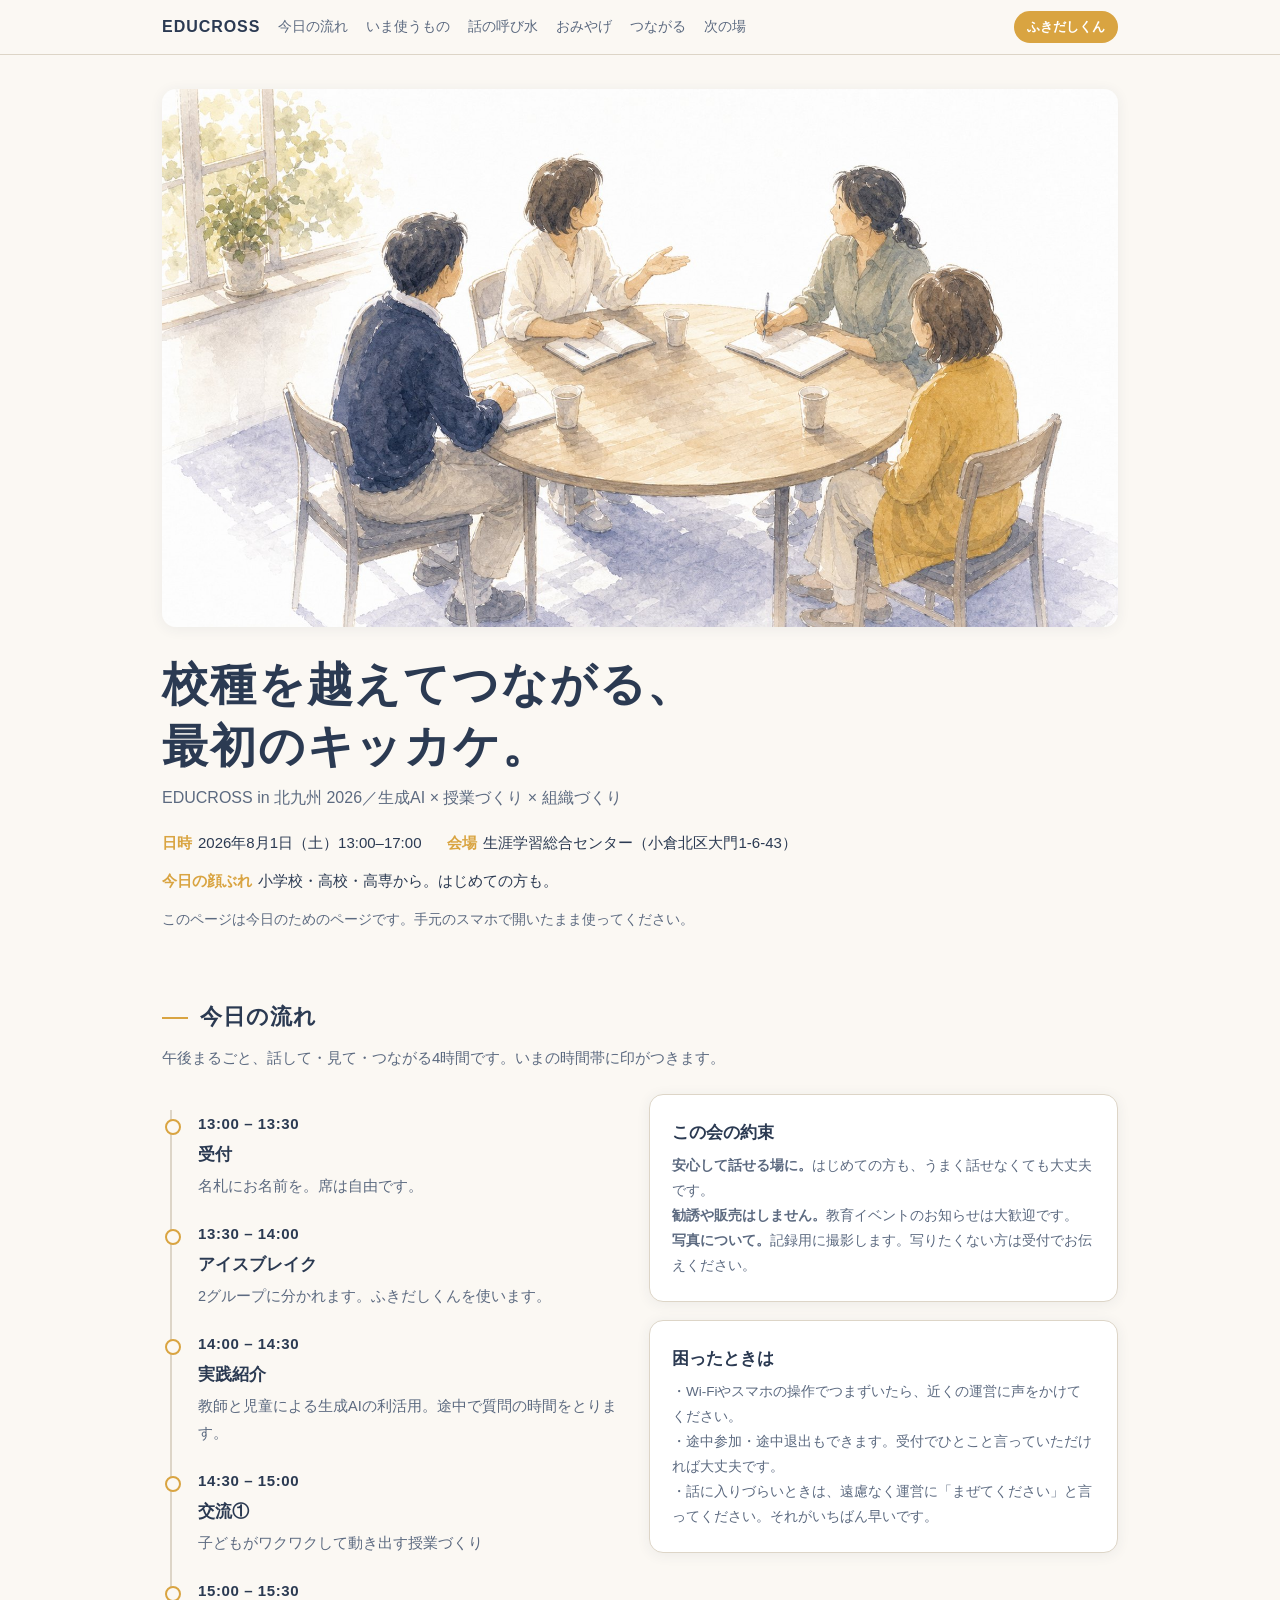
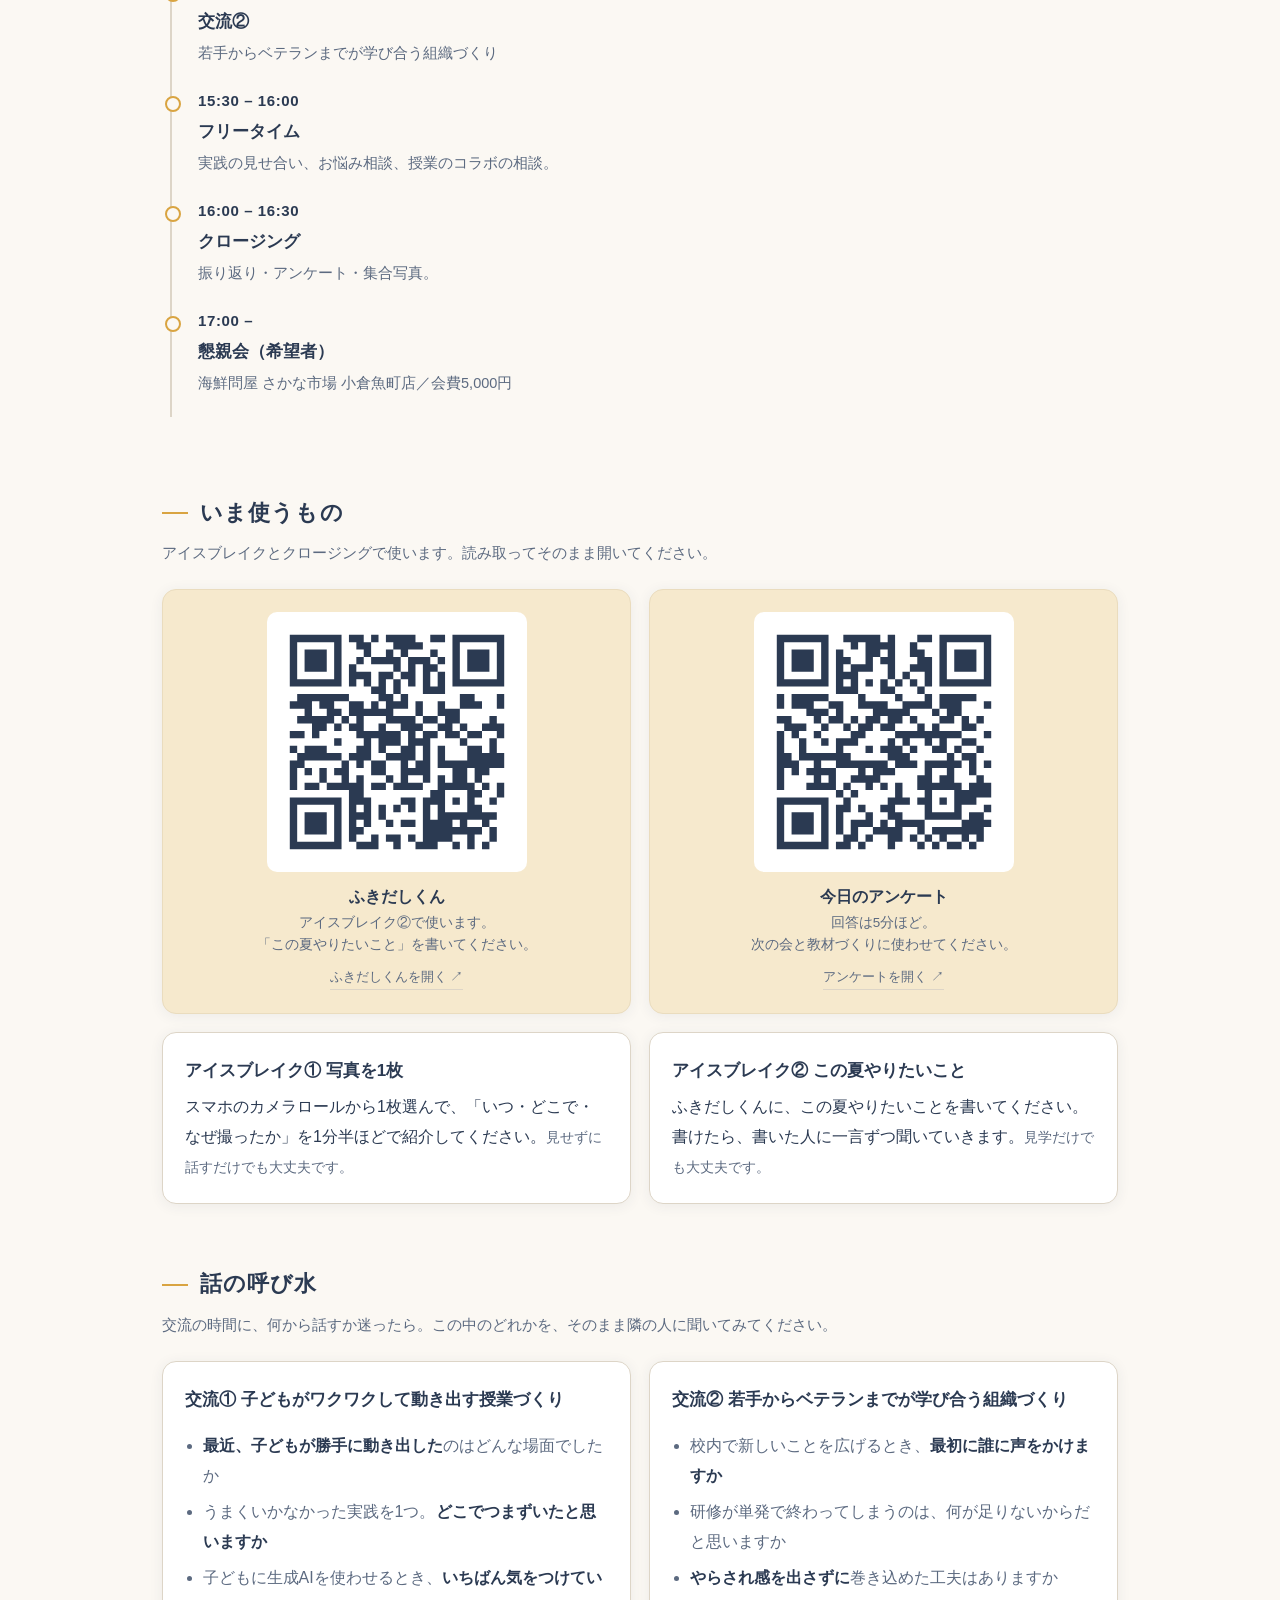
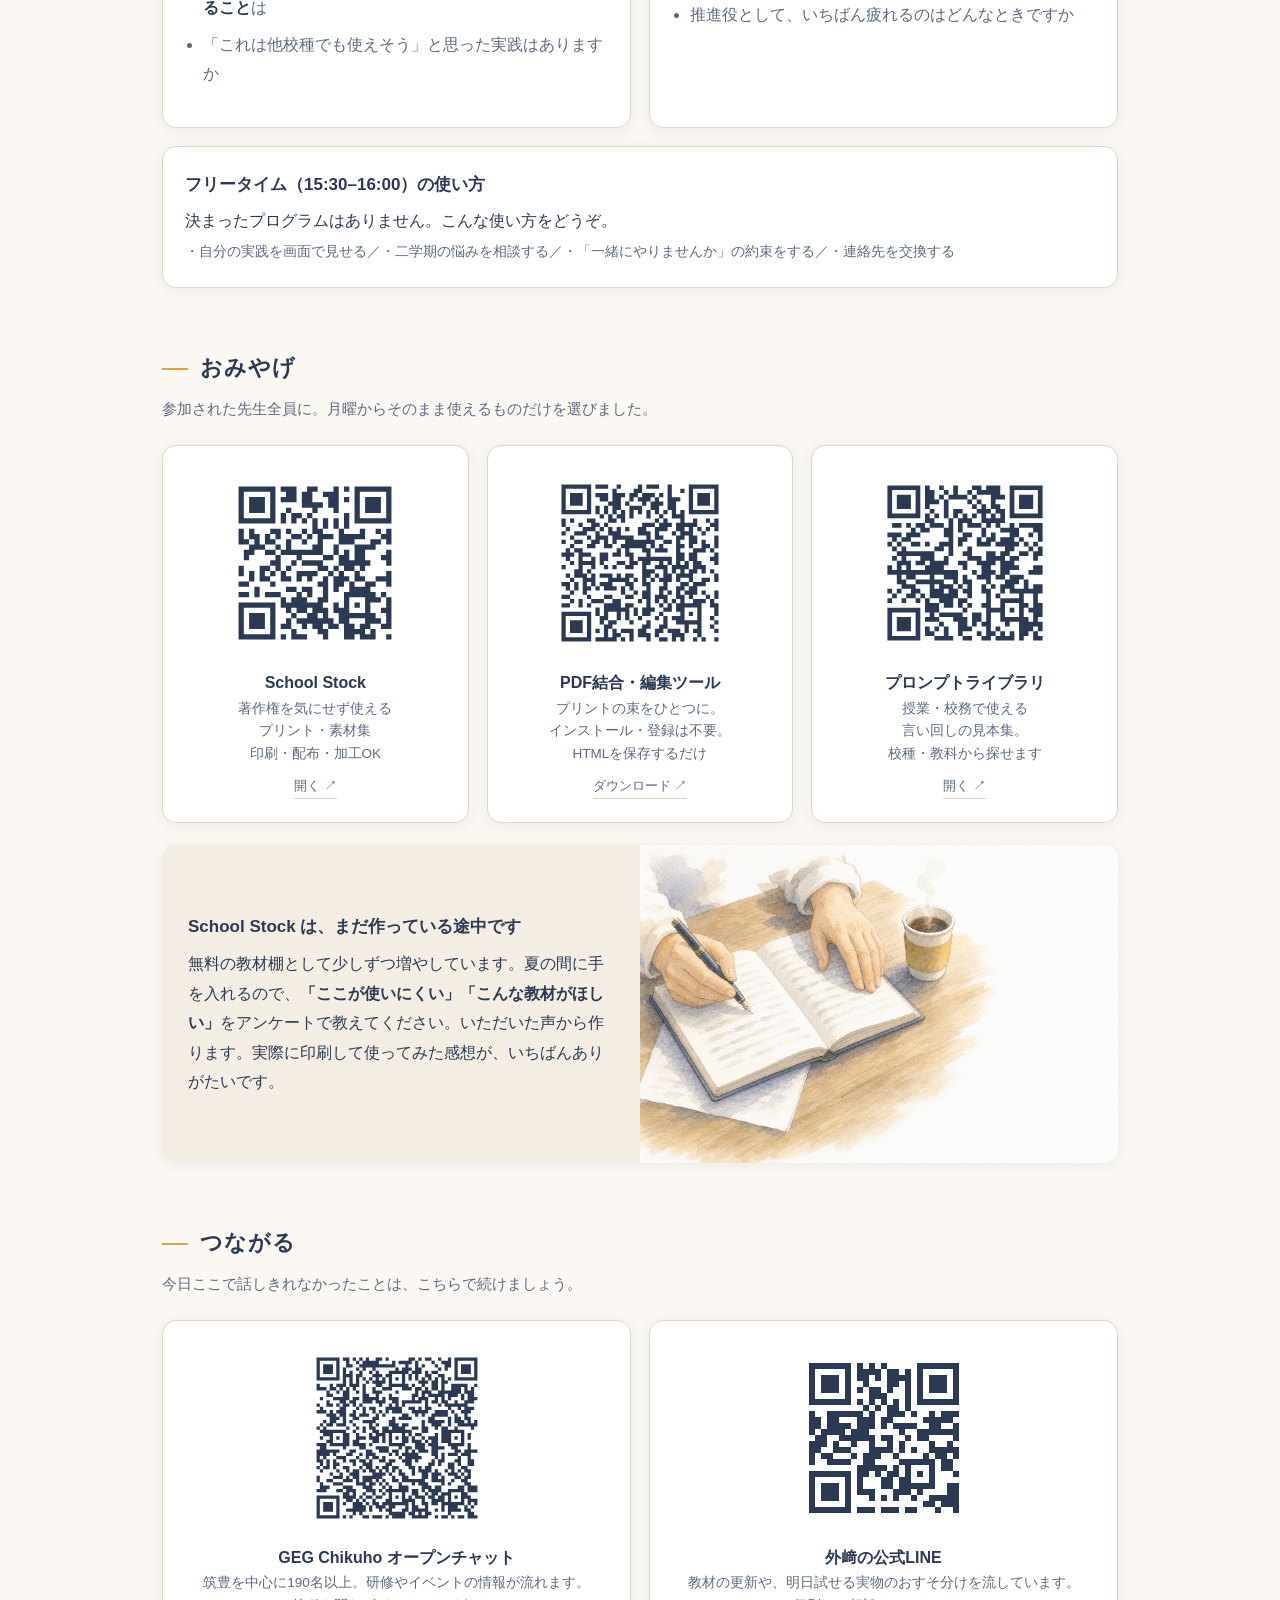
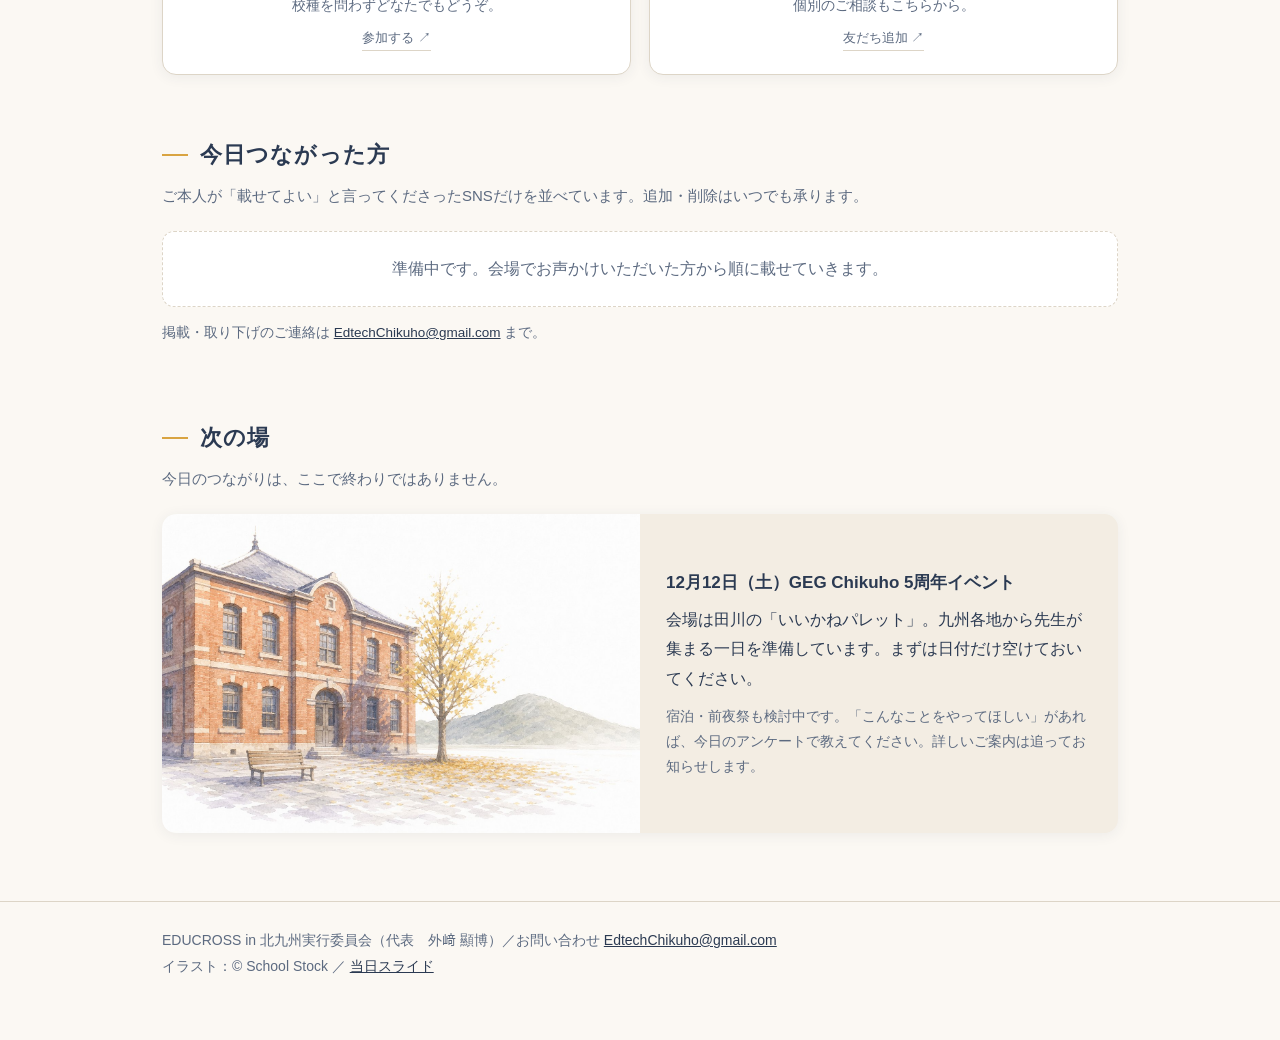
==== index.html @ 0a5192b1 "EDUCROSS in 北九州 2026 当日ページとスライド - 参加者用の当日ページ（流れ・ふきだしくん・話の呼び水・おみやげ・LINE・アンケート） - 会場スクリーン用スライド15枚（16:9" ====
<!DOCTYPE html>
<html lang="ja">
<head>
<meta charset="utf-8">
<meta name="viewport" content="width=device-width,initial-scale=1">
<title>EDUCROSS in 北九州 2026｜当日ページ</title>
<meta name="description" content="2026年8月1日 EDUCROSS in 北九州。校種を越えてつながる、最初のキッカケ。当日の流れ・ふきだしくん・おみやげ・アンケート。">
<meta name="robots" content="noindex">
<link rel="stylesheet" href="assets/style.css">
</head>
<body>

<nav class="nav">
  <div class="wrap">
    <span class="brand">EDUCROSS</span>
    <a href="#flow">今日の流れ</a>
    <a href="#now">いま使うもの</a>
    <a href="#talk">話の呼び水</a>
    <a href="#gift">おみやげ</a>
    <a href="#connect">つながる</a>
    <a href="#next">次の場</a>
    <span class="spacer"></span>
    <a class="live" href="#now">ふきだしくん</a>
  </div>
</nav>

<header class="hero">
  <div class="wrap">
    <div class="hero-img"><img src="assets/img/educross_hero_table.jpg" alt="丸いテーブルを囲んで話す先生たちの水彩画"></div>
    <h1>校種を越えてつながる、<br>最初のキッカケ。</h1>
    <p class="lead">EDUCROSS in 北九州 2026／生成AI × 授業づくり × 組織づくり</p>
    <div class="meta">
      <span><b>日時</b>2026年8月1日（土）13:00–17:00</span>
      <span><b>会場</b>生涯学習総合センター（小倉北区大門1-6-43）</span>
      <span><b>今日の顔ぶれ</b>小学校・高校・高専から。はじめての方も。</span>
    </div>
    <p class="note" style="margin-top:14px">このページは今日のためのページです。手元のスマホで開いたまま使ってください。</p>
  </div>
</header>

<section id="flow">
  <div class="wrap">
    <h2>今日の流れ</h2>
    <p class="sub">午後まるごと、話して・見て・つながる4時間です。いまの時間帯に印がつきます。</p>
    <div class="grid g2">
      <ul class="tl" id="timeline">
        <li data-start="13:00" data-end="13:30"><div class="t">13:00 – 13:30</div><div class="n">受付<span class="badge-now">いま</span></div><div class="d">名札にお名前を。席は自由です。</div></li>
        <li data-start="13:30" data-end="14:00"><div class="t">13:30 – 14:00</div><div class="n">アイスブレイク<span class="badge-now">いま</span></div><div class="d">2グループに分かれます。ふきだしくんを使います。</div></li>
        <li data-start="14:00" data-end="14:30"><div class="t">14:00 – 14:30</div><div class="n">実践紹介<span class="badge-now">いま</span></div><div class="d">教師と児童による生成AIの利活用。途中で質問の時間をとります。</div></li>
        <li data-start="14:30" data-end="15:00"><div class="t">14:30 – 15:00</div><div class="n">交流①<span class="badge-now">いま</span></div><div class="d">子どもがワクワクして動き出す授業づくり</div></li>
        <li data-start="15:00" data-end="15:30"><div class="t">15:00 – 15:30</div><div class="n">交流②<span class="badge-now">いま</span></div><div class="d">若手からベテランまでが学び合う組織づくり</div></li>
        <li data-start="15:30" data-end="16:00"><div class="t">15:30 – 16:00</div><div class="n">フリータイム<span class="badge-now">いま</span></div><div class="d">実践の見せ合い、お悩み相談、授業のコラボの相談。</div></li>
        <li data-start="16:00" data-end="16:30"><div class="t">16:00 – 16:30</div><div class="n">クロージング<span class="badge-now">いま</span></div><div class="d">振り返り・アンケート・集合写真。</div></li>
        <li data-start="17:00" data-end="20:00"><div class="t">17:00 –</div><div class="n">懇親会（希望者）<span class="badge-now">いま</span></div><div class="d">海鮮問屋 さかな市場 小倉魚町店／会費5,000円</div></li>
      </ul>
      <div>
        <div class="card">
          <h3>この会の約束</h3>
          <p class="note" style="margin:0">
            <b>安心して話せる場に。</b>はじめての方も、うまく話せなくても大丈夫です。<br>
            <b>勧誘や販売はしません。</b>教育イベントのお知らせは大歓迎です。<br>
            <b>写真について。</b>記録用に撮影します。写りたくない方は受付でお伝えください。
          </p>
        </div>
        <div class="card" style="margin-top:18px">
          <h3>困ったときは</h3>
          <p class="note" style="margin:0">
            ・Wi-Fiやスマホの操作でつまずいたら、近くの運営に声をかけてください。<br>
            ・途中参加・途中退出もできます。受付でひとこと言っていただければ大丈夫です。<br>
            ・話に入りづらいときは、遠慮なく運営に「まぜてください」と言ってください。それがいちばん早いです。
          </p>
        </div>
      </div>
    </div>
  </div>
</section>

<section id="now">
  <div class="wrap">
    <h2>いま使うもの</h2>
    <p class="sub">アイスブレイクとクロージングで使います。読み取ってそのまま開いてください。</p>
    <div class="grid g2">
      <div class="card qr big-qr">
        <img src="assets/qr/fukidashi.svg" alt="ふきだしくんのQRコード">
        <div class="t">ふきだしくん</div>
        <div class="d">アイスブレイク②で使います。<br>「この夏やりたいこと」を書いてください。</div>
        <a class="btn" href="https://477.jp/184/i/JUctSBpR" target="_blank" rel="noopener">ふきだしくんを開く ↗</a>
      </div>
      <div class="card qr big-qr">
        <img src="assets/qr/survey.svg" alt="アンケートのQRコード">
        <div class="t">今日のアンケート</div>
        <div class="d">回答は5分ほど。<br>次の会と教材づくりに使わせてください。</div>
        <a class="btn" href="https://forms.gle/AhszpGNNmWLEqzte8" target="_blank" rel="noopener">アンケートを開く ↗</a>
      </div>
    </div>
    <div class="grid g2" style="margin-top:18px">
      <div class="card">
        <h3>アイスブレイク① 写真を1枚</h3>
        <p style="margin:0">スマホのカメラロールから1枚選んで、「いつ・どこで・なぜ撮ったか」を1分半ほどで紹介してください。<span class="note">見せずに話すだけでも大丈夫です。</span></p>
      </div>
      <div class="card">
        <h3>アイスブレイク② この夏やりたいこと</h3>
        <p style="margin:0">ふきだしくんに、この夏やりたいことを書いてください。書けたら、書いた人に一言ずつ聞いていきます。<span class="note">見学だけでも大丈夫です。</span></p>
      </div>
    </div>
  </div>
</section>

<section id="talk">
  <div class="wrap">
    <h2>話の呼び水</h2>
    <p class="sub">交流の時間に、何から話すか迷ったら。この中のどれかを、そのまま隣の人に聞いてみてください。</p>
    <div class="grid g2">
      <div class="card">
        <h3>交流① 子どもがワクワクして動き出す授業づくり</h3>
        <ul class="prompts">
          <li><b>最近、子どもが勝手に動き出した</b>のはどんな場面でしたか</li>
          <li>うまくいかなかった実践を1つ。<b>どこでつまずいたと思いますか</b></li>
          <li>子どもに生成AIを使わせるとき、<b>いちばん気をつけていること</b>は</li>
          <li>「これは他校種でも使えそう」と思った実践はありますか</li>
        </ul>
      </div>
      <div class="card">
        <h3>交流② 若手からベテランまでが学び合う組織づくり</h3>
        <ul class="prompts">
          <li>校内で新しいことを広げるとき、<b>最初に誰に声をかけますか</b></li>
          <li>研修が単発で終わってしまうのは、何が足りないからだと思いますか</li>
          <li><b>やらされ感を出さずに</b>巻き込めた工夫はありますか</li>
          <li>推進役として、いちばん疲れるのはどんなときですか</li>
        </ul>
      </div>
    </div>
    <div class="card" style="margin-top:18px">
      <h3>フリータイム（15:30–16:00）の使い方</h3>
      <p style="margin:0">決まったプログラムはありません。こんな使い方をどうぞ。<br>
      <span class="note">・自分の実践を画面で見せる／・二学期の悩みを相談する／・「一緒にやりませんか」の約束をする／・連絡先を交換する</span></p>
    </div>
  </div>
</section>

<section id="gift">
  <div class="wrap">
    <h2>おみやげ</h2>
    <p class="sub">参加された先生全員に。月曜からそのまま使えるものだけを選びました。</p>
    <div class="grid g3">
      <div class="card qr">
        <img src="assets/qr/schoolstock.svg" alt="School StockのQRコード">
        <div class="t">School Stock</div>
        <div class="d">著作権を気にせず使える<br>プリント・素材集<br>印刷・配布・加工OK</div>
        <a class="btn" href="https://a-tozak.github.io/School_Stock/" target="_blank" rel="noopener">開く ↗</a>
      </div>
      <div class="card qr">
        <img src="assets/qr/pdftool.svg" alt="PDF結合ツールのQRコード">
        <div class="t">PDF結合・編集ツール</div>
        <div class="d">プリントの束をひとつに。<br>インストール・登録は不要。<br>HTMLを保存するだけ</div>
        <a class="btn" href="https://github.com/A-TOZAK/School_Stock/releases/latest/download/pdf-toolbox.html">ダウンロード ↗</a>
      </div>
      <div class="card qr">
        <img src="assets/qr/promptlib.svg" alt="プロンプトライブラリのQRコード">
        <div class="t">プロンプトライブラリ</div>
        <div class="d">授業・校務で使える<br>言い回しの見本集。<br>校種・教科から探せます</div>
        <a class="btn" href="https://a-tozak.github.io/ai-prompt-library/" target="_blank" rel="noopener">開く ↗</a>
      </div>
    </div>
    <div class="band" style="margin-top:22px">
      <div class="txt">
        <h3>School Stock は、まだ作っている途中です</h3>
        <p style="margin:0">無料の教材棚として少しずつ増やしています。夏の間に手を入れるので、<b>「ここが使いにくい」「こんな教材がほしい」</b>をアンケートで教えてください。いただいた声から作ります。実際に印刷して使ってみた感想が、いちばんありがたいです。</p>
      </div>
      <img src="assets/img/educross_note_hands.jpg" alt="ノートに書き込む手元の水彩画">
    </div>
  </div>
</section>

<section id="connect">
  <div class="wrap">
    <h2>つながる</h2>
    <p class="sub">今日ここで話しきれなかったことは、こちらで続けましょう。</p>
    <div class="grid g2">
      <div class="card qr">
        <img src="assets/qr/line_geg.svg" alt="GEG Chikuho オープンチャットのQRコード">
        <div class="t">GEG Chikuho オープンチャット</div>
        <div class="d">筑豊を中心に190名以上。研修やイベントの情報が流れます。<br>校種を問わずどなたでもどうぞ。</div>
        <a class="btn" href="https://line.me/ti/g2/FRICO2MfuNChAlRed3dlgW3X5YyFqyuhNR_nZw?utm_source=invitation&amp;utm_medium=link_copy&amp;utm_campaign=default" target="_blank" rel="noopener">参加する ↗</a>
      </div>
      <div class="card qr">
        <img src="assets/qr/line_tozaki.svg" alt="外﨑の公式LINEのQRコード">
        <div class="t">外﨑の公式LINE</div>
        <div class="d">教材の更新や、明日試せる実物のおすそ分けを流しています。<br>個別のご相談もこちらから。</div>
        <a class="btn" href="https://lin.ee/Tay8XPQ" target="_blank" rel="noopener">友だち追加 ↗</a>
      </div>
    </div>
  </div>
</section>

<section id="sns">
  <div class="wrap">
    <h2>今日つながった方</h2>
    <p class="sub">ご本人が「載せてよい」と言ってくださったSNSだけを並べています。追加・削除はいつでも承ります。</p>
    <div id="sns-list" class="sns-grid"></div>
    <p class="note" style="margin-top:14px">掲載・取り下げのご連絡は <a href="mailto:EdtechChikuho@gmail.com">EdtechChikuho@gmail.com</a> まで。</p>
  </div>
</section>

<section id="next">
  <div class="wrap">
    <h2>次の場</h2>
    <p class="sub">今日のつながりは、ここで終わりではありません。</p>
    <div class="band">
      <img src="assets/img/educross_winter_gate.jpg" alt="冬のはじめの赤煉瓦の建物と広場の水彩画">
      <div class="txt">
        <h3>12月12日（土）GEG Chikuho 5周年イベント</h3>
        <p>会場は田川の「いいかねパレット」。九州各地から先生が集まる一日を準備しています。まずは日付だけ空けておいてください。</p>
        <p style="margin:0" class="note">宿泊・前夜祭も検討中です。「こんなことをやってほしい」があれば、今日のアンケートで教えてください。詳しいご案内は追ってお知らせします。</p>
      </div>
    </div>
  </div>
</section>

<footer>
  <div class="wrap">
    EDUCROSS in 北九州実行委員会（代表　外﨑 顯博）／お問い合わせ <a href="mailto:EdtechChikuho@gmail.com">EdtechChikuho@gmail.com</a><br>
    イラスト：© School Stock ／ <a href="slides.html">当日スライド</a>
  </div>
</footer>

<script src="data/sns.js"></script>
<script>
// いまの時間帯に印をつける（当日だけ動けばよい素朴な実装）
(function(){
  var now = new Date();
  var mins = now.getHours()*60 + now.getMinutes();
  function toMin(s){ var p = s.split(':'); return (+p[0])*60 + (+p[1]); }
  document.querySelectorAll('#timeline li').forEach(function(li){
    var s = toMin(li.dataset.start), e = toMin(li.dataset.end);
    if (mins >= s && mins < e) li.classList.add('now');
  });
})();

// 今日つながった方
(function(){
  var box = document.getElementById('sns-list');
  var list = window.SNS_MEMBERS || [];
  if (!list.length) {
    box.outerHTML = '<div class="empty">準備中です。会場でお声かけいただいた方から順に載せていきます。</div>';
    return;
  }
  box.innerHTML = list.map(function(m){
    var links = (m.links||[]).map(function(l){
      return '<a href="'+l.url+'" target="_blank" rel="noopener">'+l.label+' ↗</a>';
    }).join('');
    return '<div class="sns-card"><div class="nm">'+m.name+'</div>'
      + (m.affil ? '<div class="af">'+m.affil+'</div>' : '')
      + (links ? '<div class="lk">'+links+'</div>' : '')
      + '</div>';
  }).join('');
})();
</script>
</body>
</html>
---- assets/style.css ----
:root{
  --paper:#fbf8f3;
  --paper-2:#f3ede3;
  --ink:#2b3a52;
  --ink-soft:#5c6a80;
  --line:#ddd5c7;
  --accent:#d9a441;
  --accent-soft:#f6e9cd;
  --shadow:0 2px 14px rgba(43,58,82,.07);
  --radius:14px;
}
*{box-sizing:border-box}
html{scroll-behavior:smooth}
body{
  margin:0;background:var(--paper);color:var(--ink);
  font-family:"Hiragino Sans","Hiragino Kaku Gothic ProN","Noto Sans JP","Yu Gothic",sans-serif;
  line-height:1.85;font-size:16px;-webkit-font-smoothing:antialiased;
}
img{max-width:100%;display:block}
a{color:var(--ink)}
.wrap{max-width:1000px;margin:0 auto;padding:0 22px}

/* nav */
.nav{position:sticky;top:0;z-index:50;background:rgba(251,248,243,.94);
  backdrop-filter:blur(8px);border-bottom:1px solid var(--line)}
.nav .wrap{display:flex;align-items:center;gap:18px;height:54px;overflow-x:auto}
.nav .brand{font-weight:700;letter-spacing:.06em;white-space:nowrap}
.nav a{text-decoration:none;color:var(--ink-soft);font-size:14px;white-space:nowrap}
.nav a:hover{color:var(--ink)}
.nav .spacer{flex:1}
.nav .live{background:var(--accent);color:#fff;padding:4px 13px;border-radius:99px;font-size:13px;font-weight:700;text-decoration:none}

/* hero */
.hero{position:relative;padding:34px 0 0}
.hero-img{border-radius:var(--radius);overflow:hidden;box-shadow:var(--shadow)}
.hero h1{font-size:clamp(26px,4.6vw,46px);letter-spacing:.04em;margin:26px 0 6px;line-height:1.35}
.hero .lead{color:var(--ink-soft);margin:0 0 4px}
.hero .meta{display:flex;flex-wrap:wrap;gap:10px 26px;margin-top:16px;font-size:15px}
.hero .meta b{color:var(--accent);font-weight:700;margin-right:6px}

/* section */
section{padding:52px 0 8px}
h2{font-size:22px;letter-spacing:.05em;margin:0 0 6px;display:flex;align-items:center;gap:12px}
h2::before{content:"";width:26px;height:2px;background:var(--accent);display:inline-block}
.sub{color:var(--ink-soft);margin:0 0 22px;font-size:15px}
h3{font-size:17px;margin:0 0 6px}
p{margin:0 0 12px}

/* cards */
.card{background:#fff;border:1px solid var(--line);border-radius:var(--radius);padding:22px;box-shadow:var(--shadow)}
.grid{display:grid;gap:18px}
.g2{grid-template-columns:repeat(auto-fit,minmax(280px,1fr))}
.g3{grid-template-columns:repeat(auto-fit,minmax(220px,1fr))}

/* timeline */
.tl{border-left:2px solid var(--line);margin-left:8px;padding-left:0}
.tl li{list-style:none;position:relative;padding:0 0 20px 26px}
.tl li::before{content:"";position:absolute;left:-7px;top:9px;width:12px;height:12px;border-radius:50%;
  background:var(--paper);border:2px solid var(--accent)}
.tl .t{font-weight:700;font-size:15px;letter-spacing:.04em}
.tl .n{font-size:17px;font-weight:700;margin:2px 0}
.tl .d{color:var(--ink-soft);font-size:14.5px}
.tl li.now::before{background:var(--accent)}
.tl li.now .n{color:var(--accent)}
.badge-now{display:none;background:var(--accent);color:#fff;font-size:11px;font-weight:700;
  padding:2px 9px;border-radius:99px;margin-left:8px;vertical-align:2px}
.tl li.now .badge-now{display:inline-block}

/* qr */
.qr{text-align:center}
.qr img{width:100%;max-width:190px;margin:0 auto 10px;background:#fff;border-radius:10px;padding:8px}
.qr .t{font-weight:700;font-size:16px}
.qr .d{color:var(--ink-soft);font-size:13.5px;line-height:1.7}
.qr a.btn{display:inline-block;margin-top:8px;font-size:13px;color:var(--ink-soft);text-decoration:none;border-bottom:1px solid var(--line)}
.big-qr{background:var(--accent-soft);border-color:#eadcbe}
.big-qr img{max-width:260px}

/* prompt list */
.prompts li{margin-bottom:7px}
.prompts{padding-left:1.1em;color:var(--ink-soft)}
.prompts b{color:var(--ink)}

.band{background:var(--paper-2);border-radius:var(--radius);overflow:hidden;display:grid;
  grid-template-columns:1fr 1fr;align-items:center;box-shadow:var(--shadow)}
.band .txt{padding:26px}
@media(max-width:720px){.band{grid-template-columns:1fr}.band img{order:-1}}

/* sns */
.sns-grid{display:grid;gap:14px;grid-template-columns:repeat(auto-fill,minmax(230px,1fr))}
.sns-card{background:#fff;border:1px solid var(--line);border-radius:12px;padding:14px 16px}
.sns-card .nm{font-weight:700}
.sns-card .af{color:var(--ink-soft);font-size:13.5px}
.sns-card .lk{margin-top:8px;display:flex;flex-wrap:wrap;gap:8px}
.sns-card .lk a{font-size:13px;text-decoration:none;border:1px solid var(--line);border-radius:99px;padding:3px 11px;color:var(--ink-soft)}
.sns-card .lk a:hover{border-color:var(--accent);color:var(--accent)}
.empty{color:var(--ink-soft);background:#fff;border:1px dashed var(--line);border-radius:12px;padding:22px;text-align:center}

footer{margin-top:60px;border-top:1px solid var(--line);padding:26px 0 60px;color:var(--ink-soft);font-size:14px}
.note{font-size:13.5px;color:var(--ink-soft)}
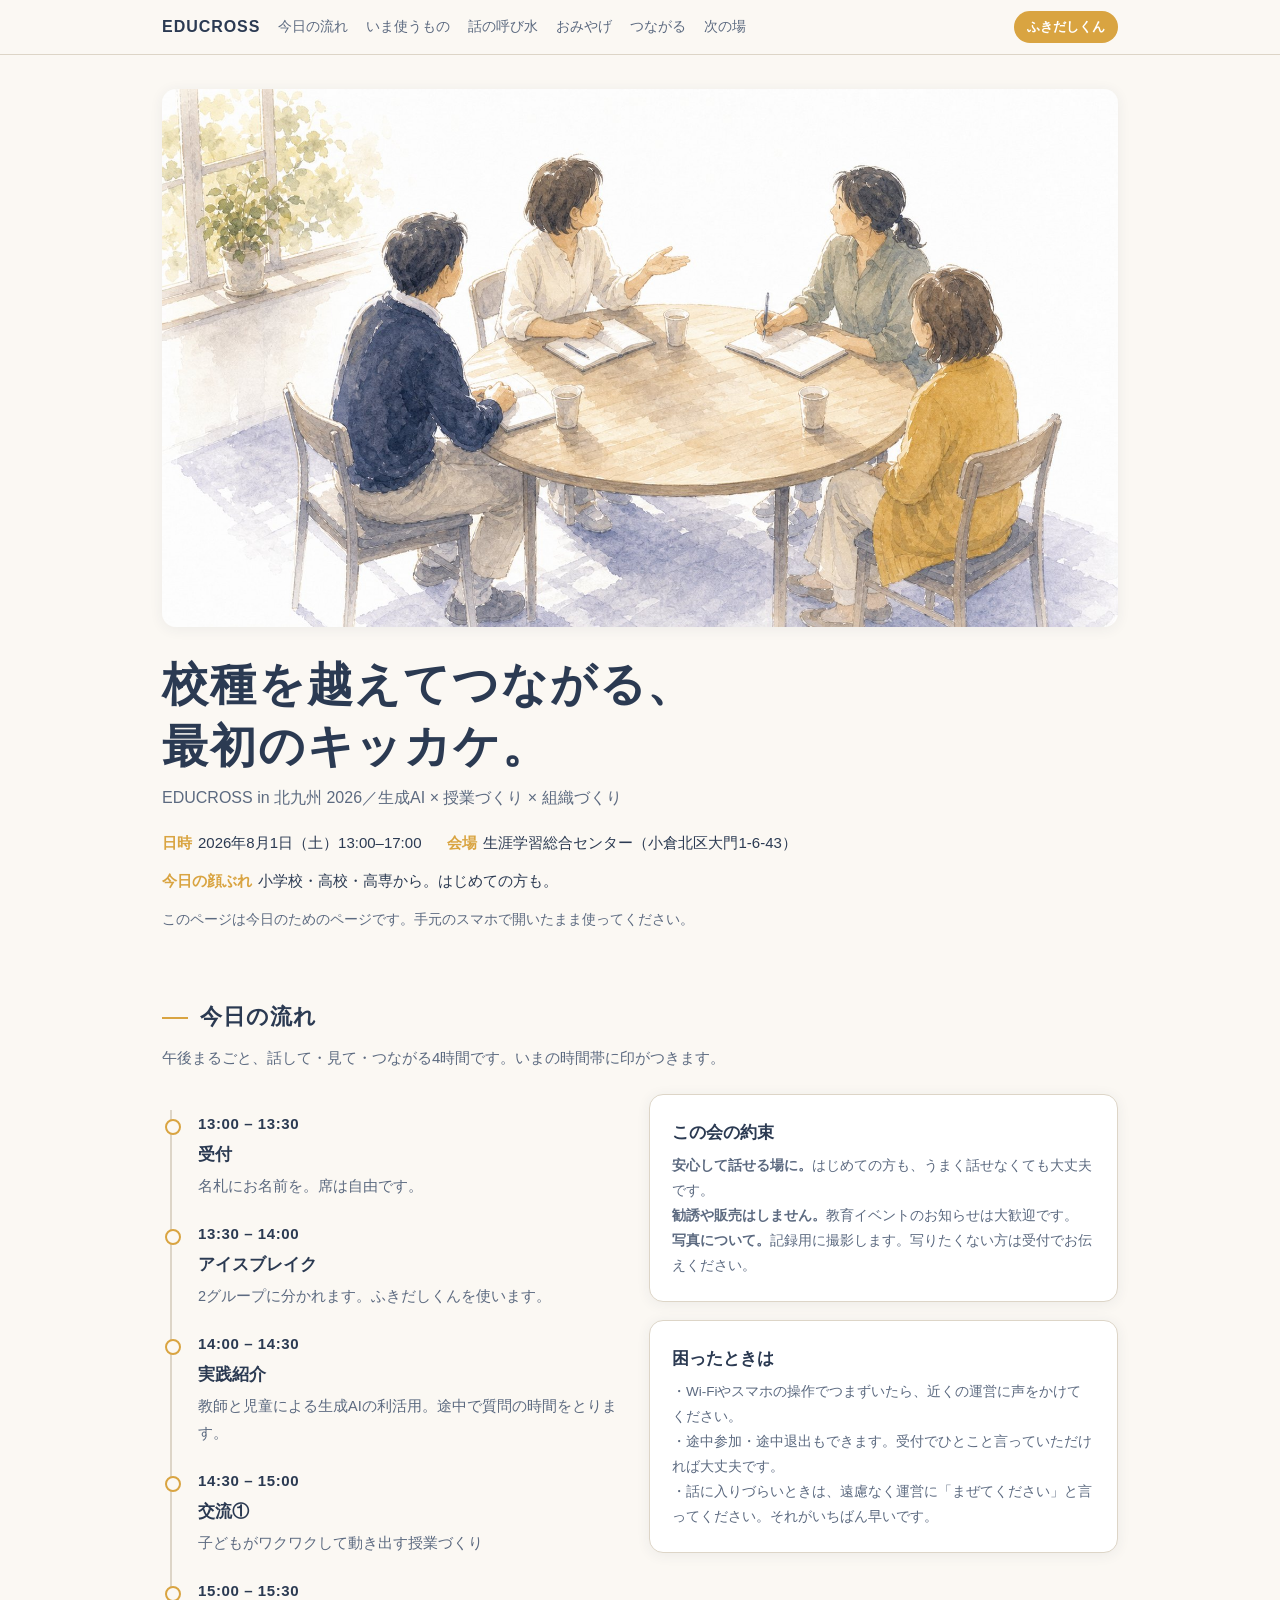
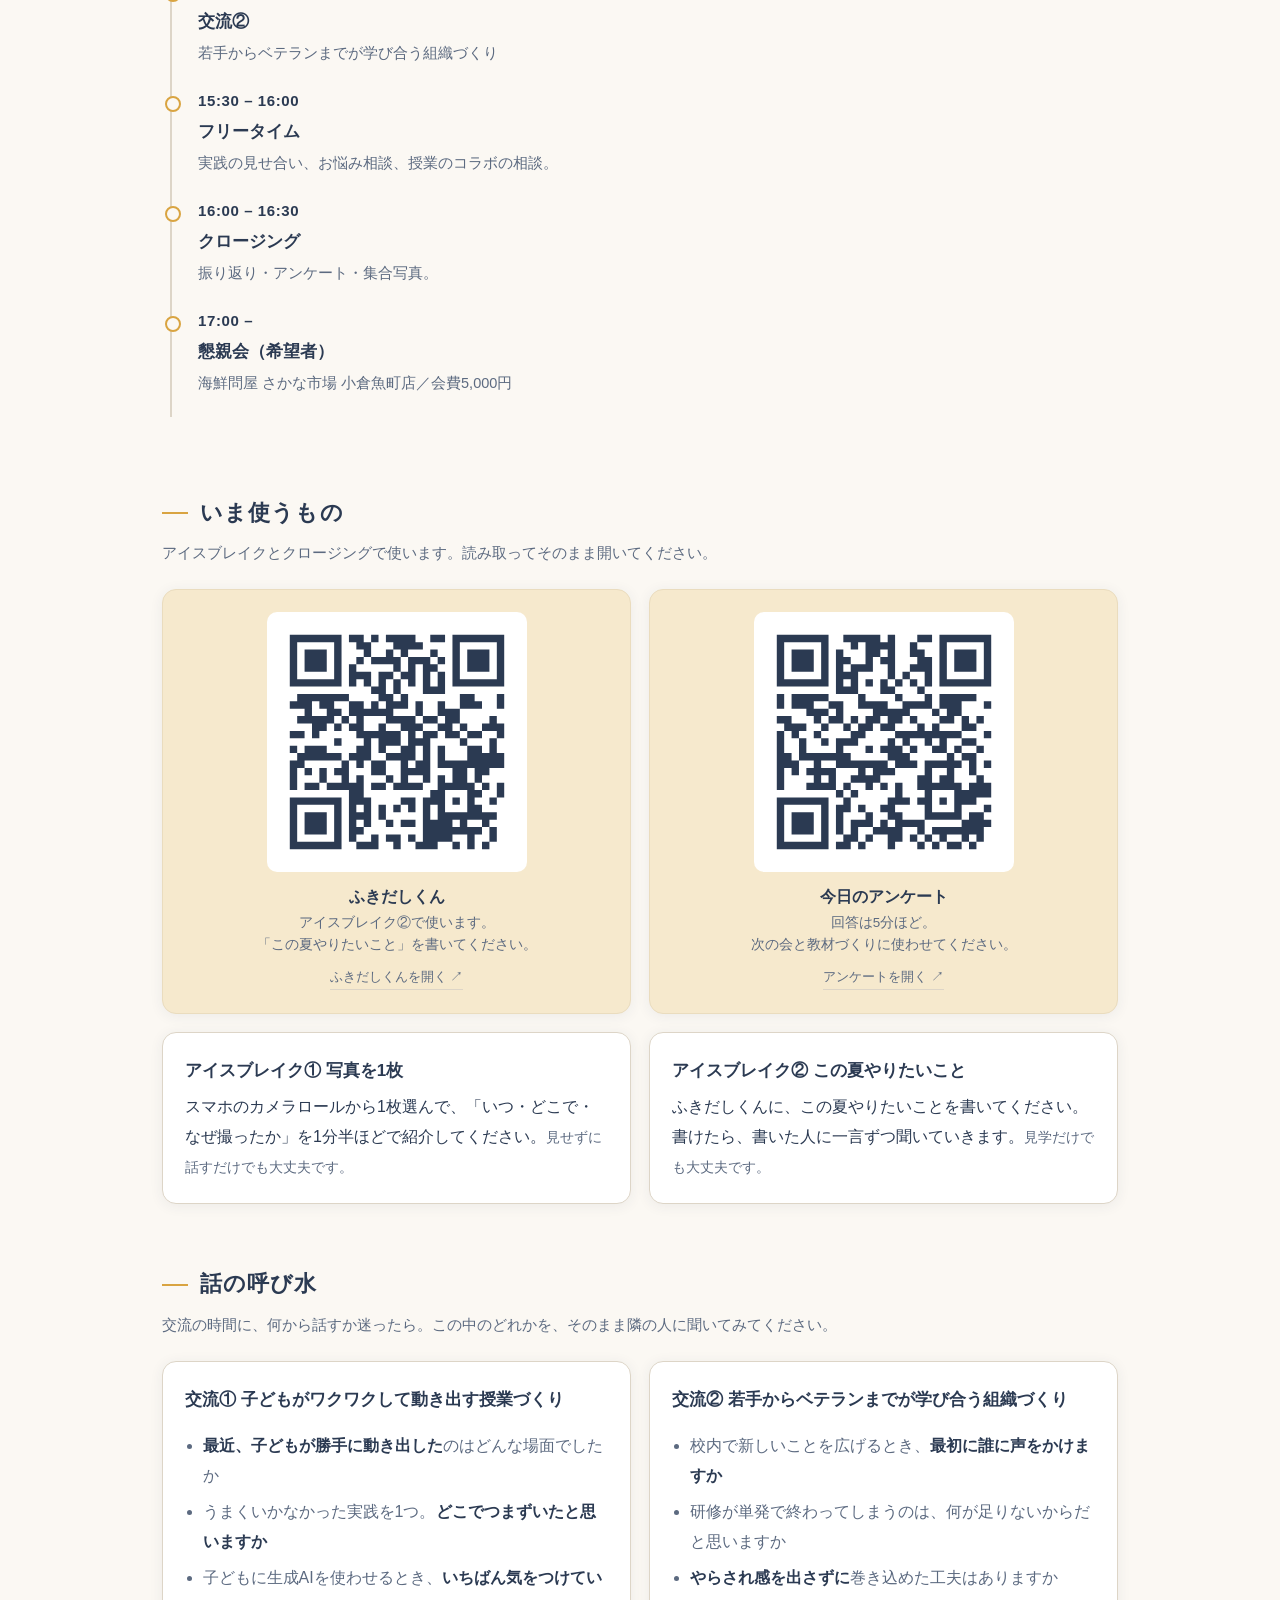
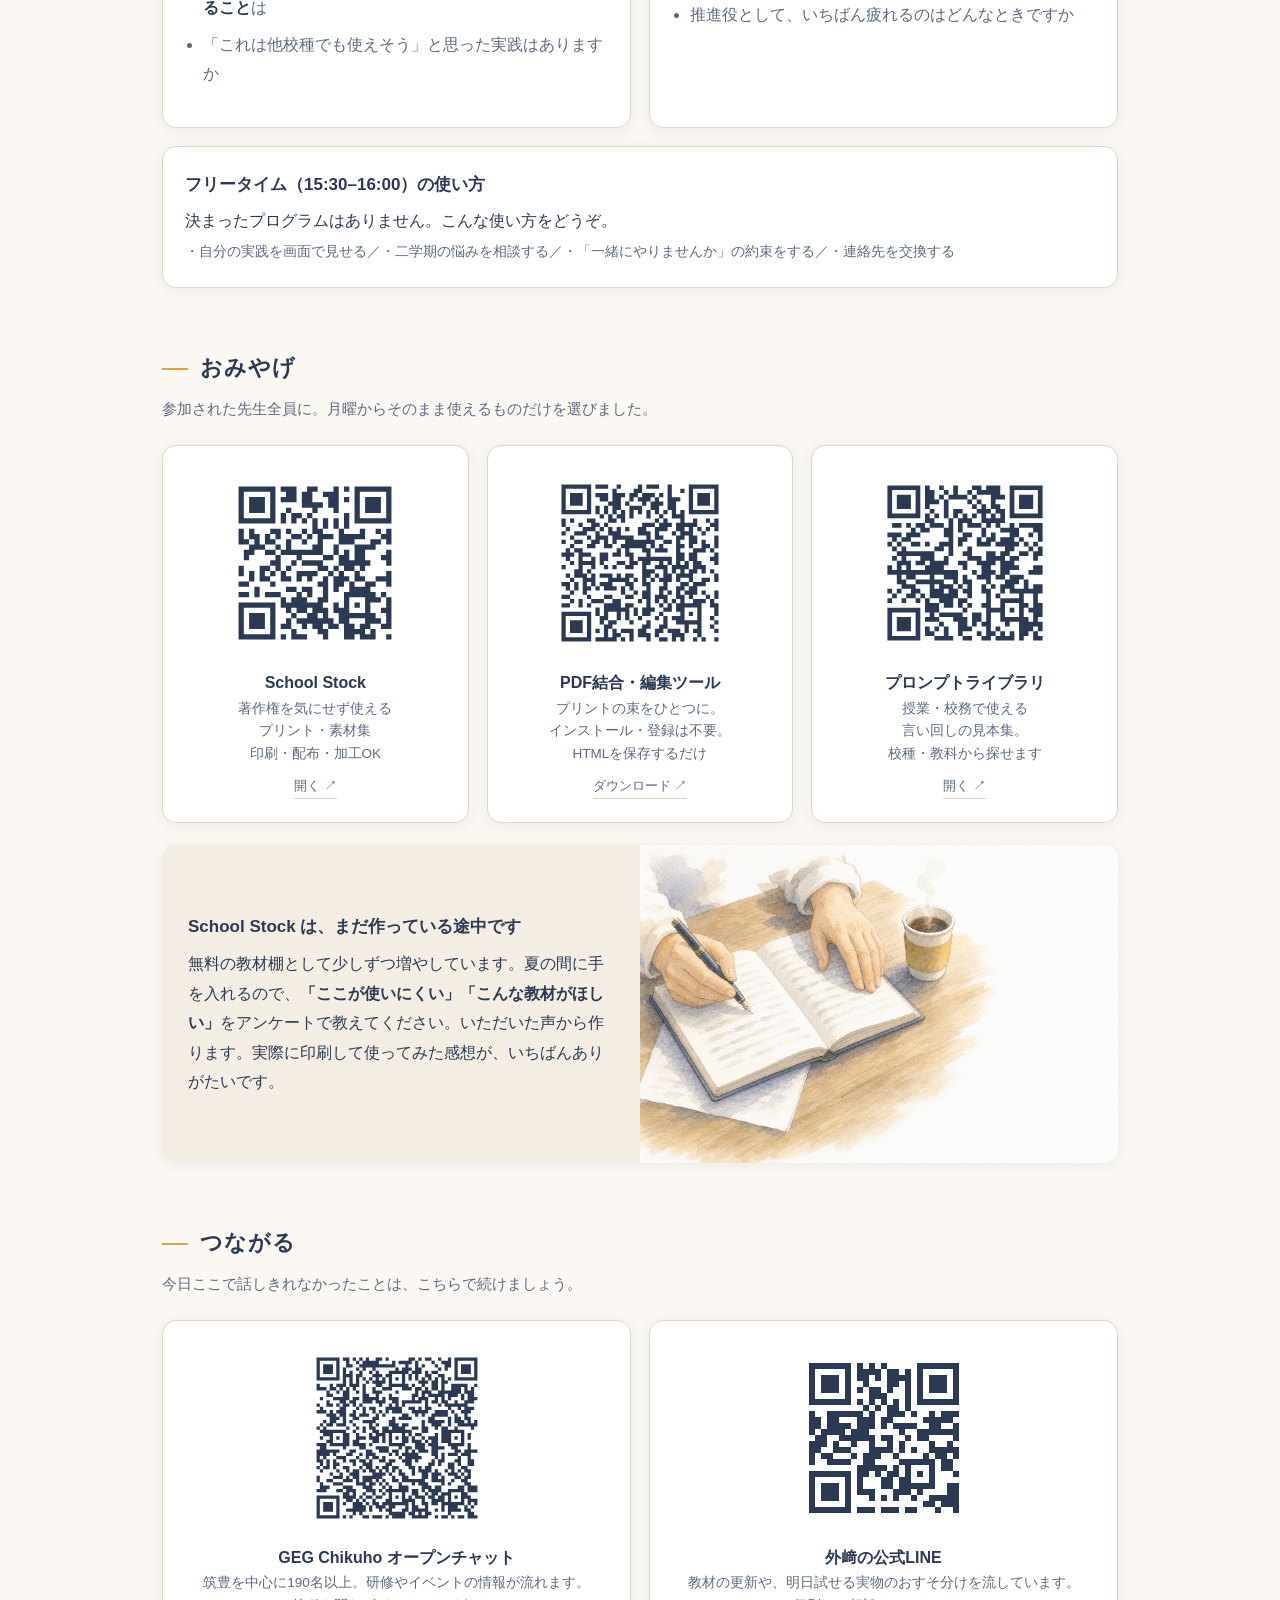
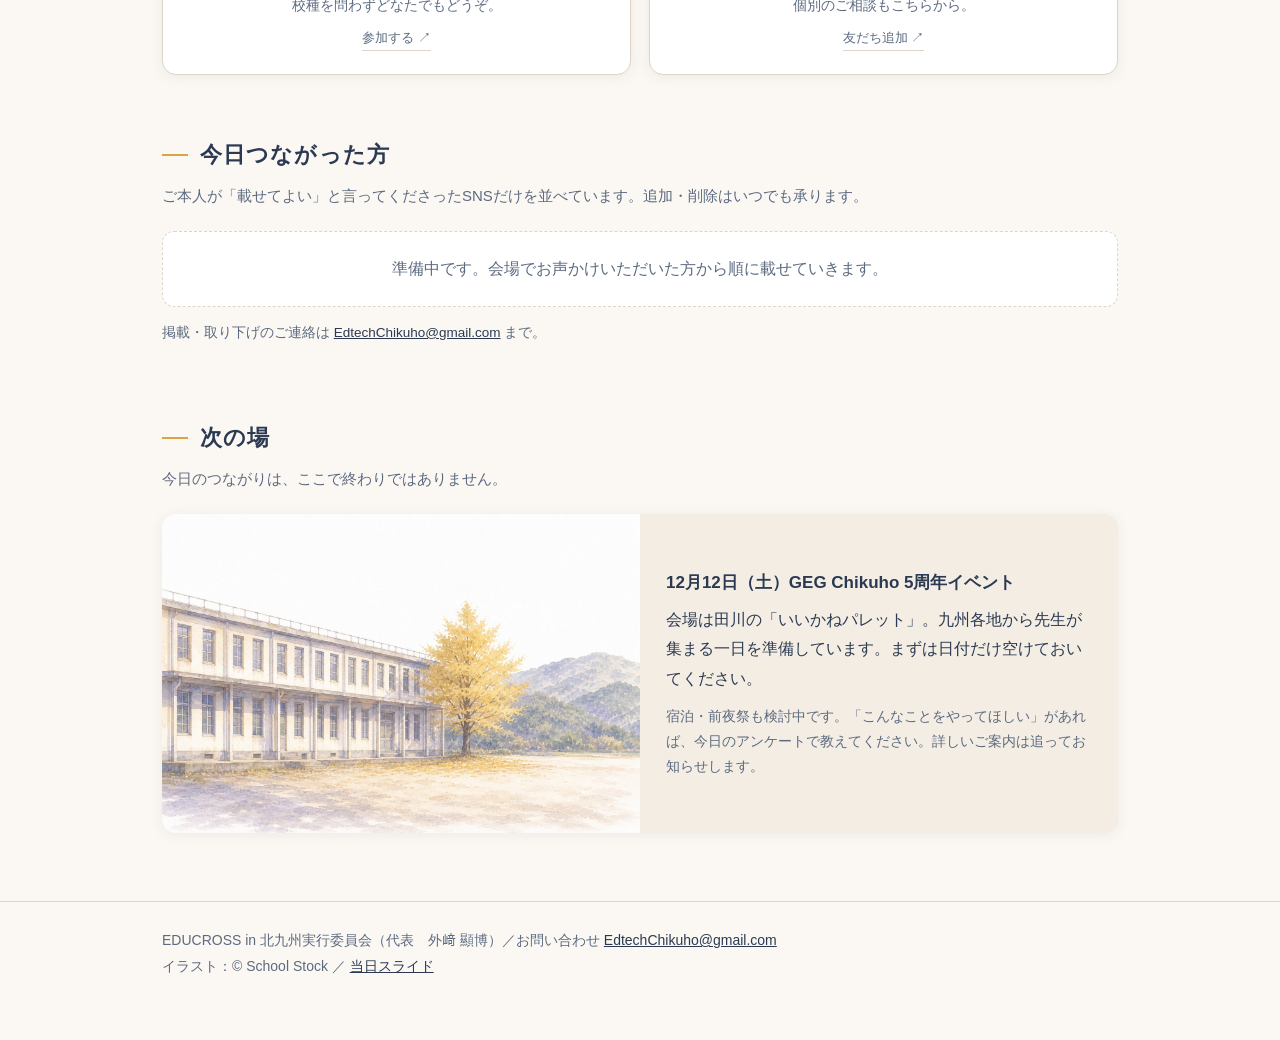
==== commit 24576479: "12月の会場の絵を、廃校を使った施設の情景に差し替え Co-Authored-By: Claude Opus 5 <noreply@anthropic.com>" ====
--- a/index.html
+++ b/index.html
@@ -207,7 +207,7 @@
     <h2>次の場</h2>
     <p class="sub">今日のつながりは、ここで終わりではありません。</p>
     <div class="band">
-      <img src="assets/img/educross_winter_gate.jpg" alt="冬のはじめの赤煉瓦の建物と広場の水彩画">
+      <img src="assets/img/educross_palette_school.jpg" alt="冬のはじめの、廃校を使った会場の水彩画">
       <div class="txt">
         <h3>12月12日（土）GEG Chikuho 5周年イベント</h3>
         <p>会場は田川の「いいかねパレット」。九州各地から先生が集まる一日を準備しています。まずは日付だけ空けておいてください。</p>
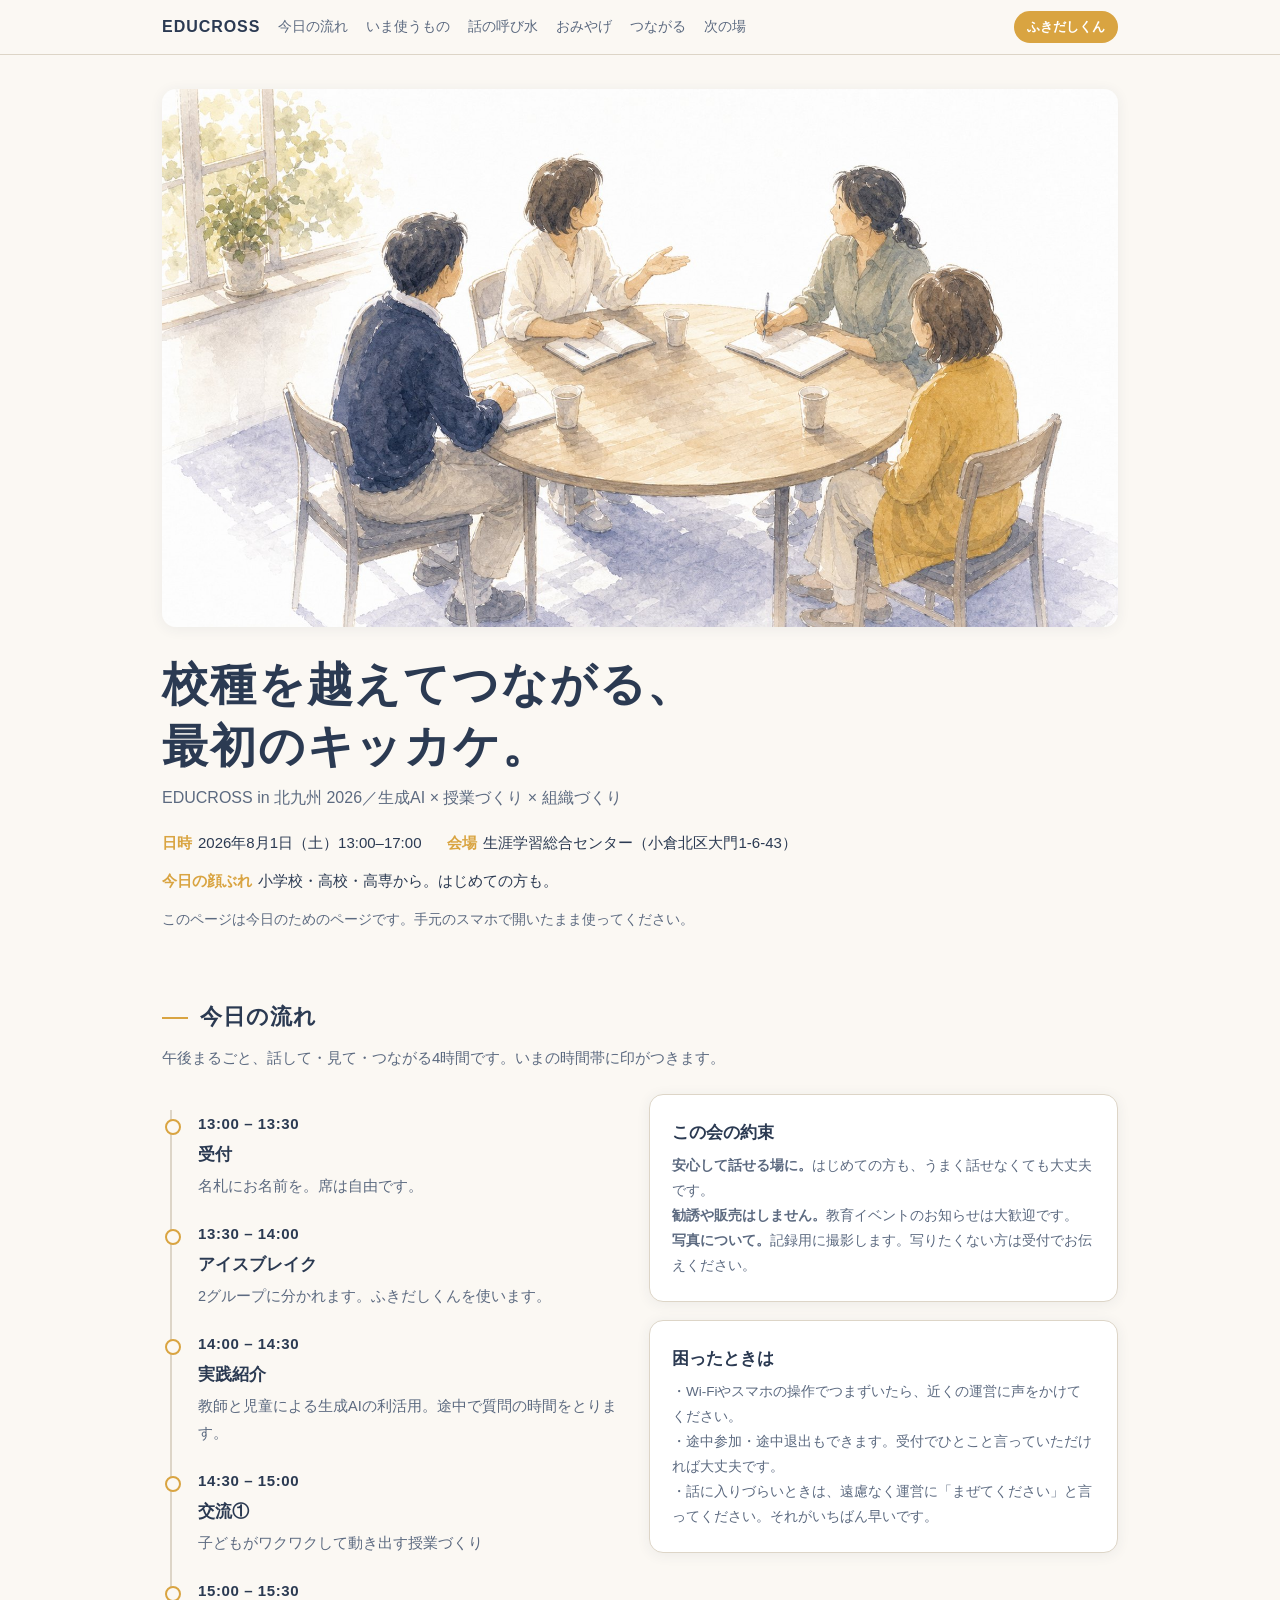
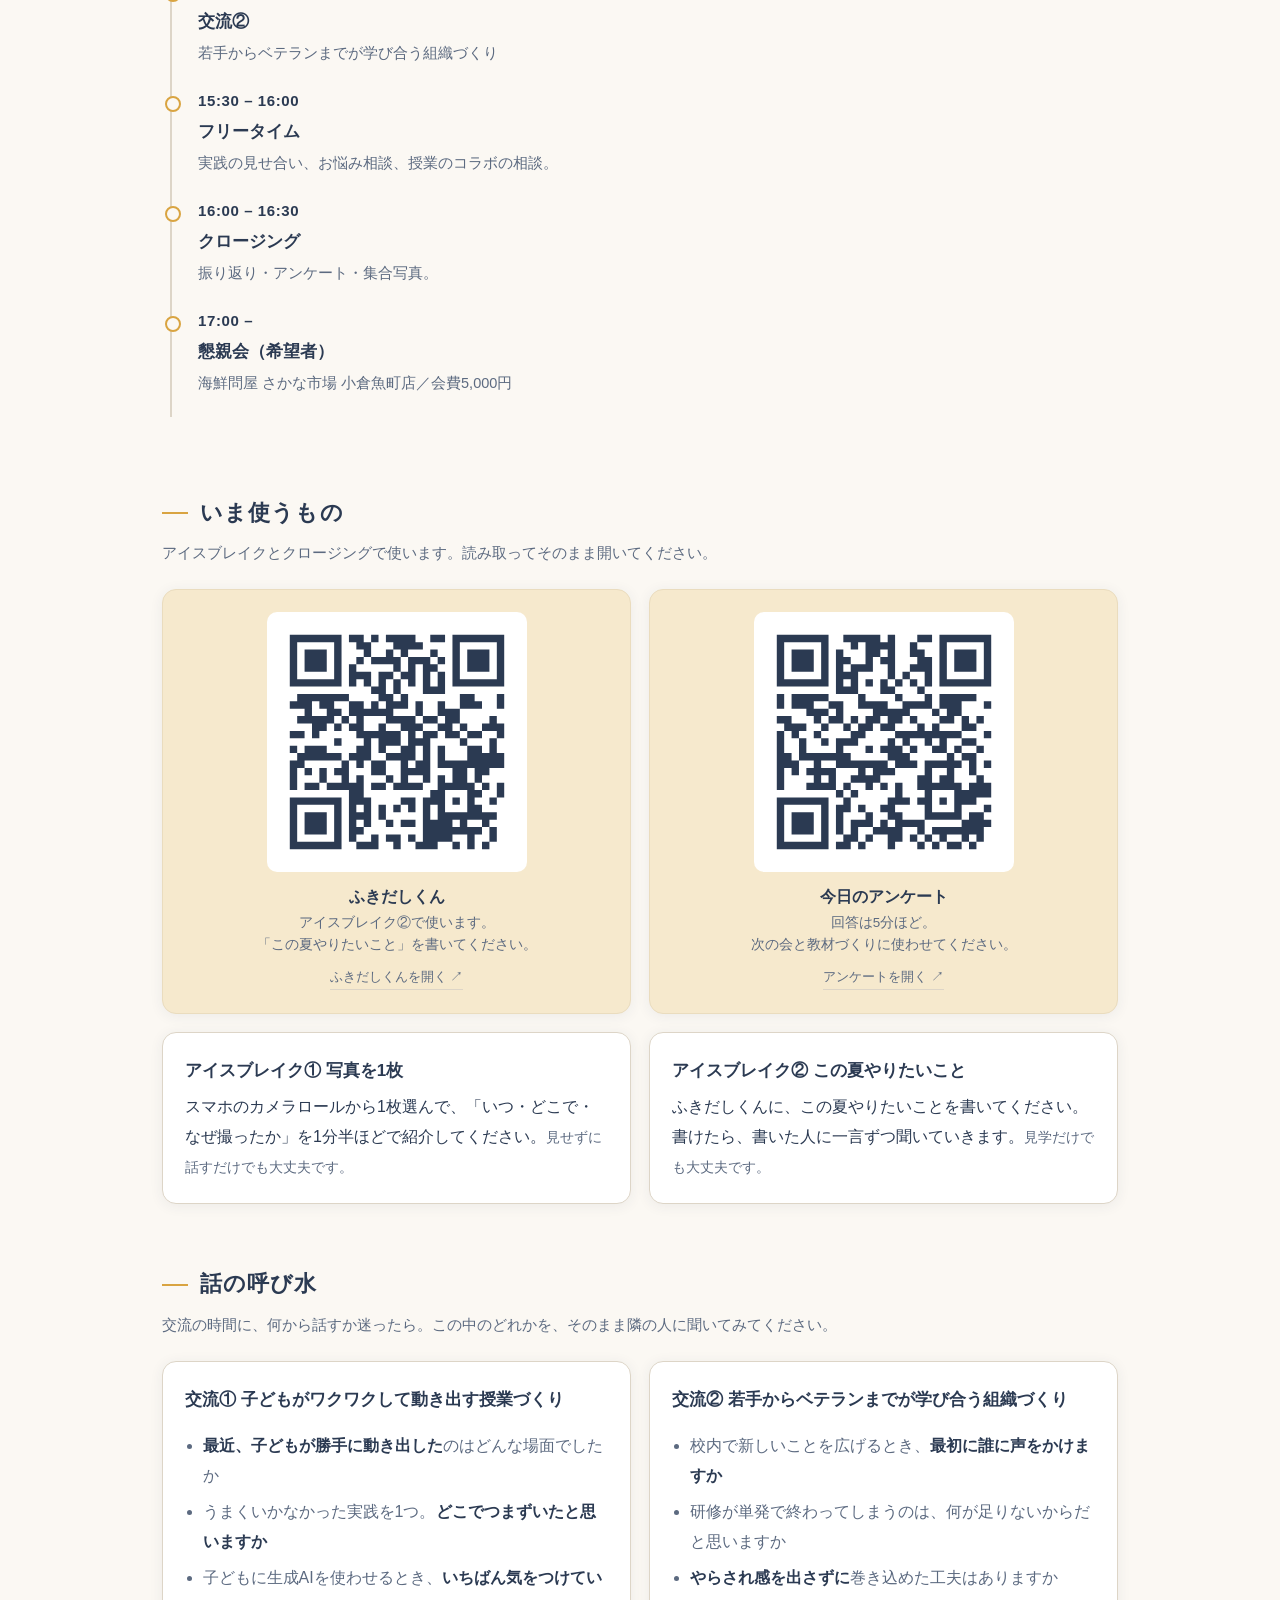
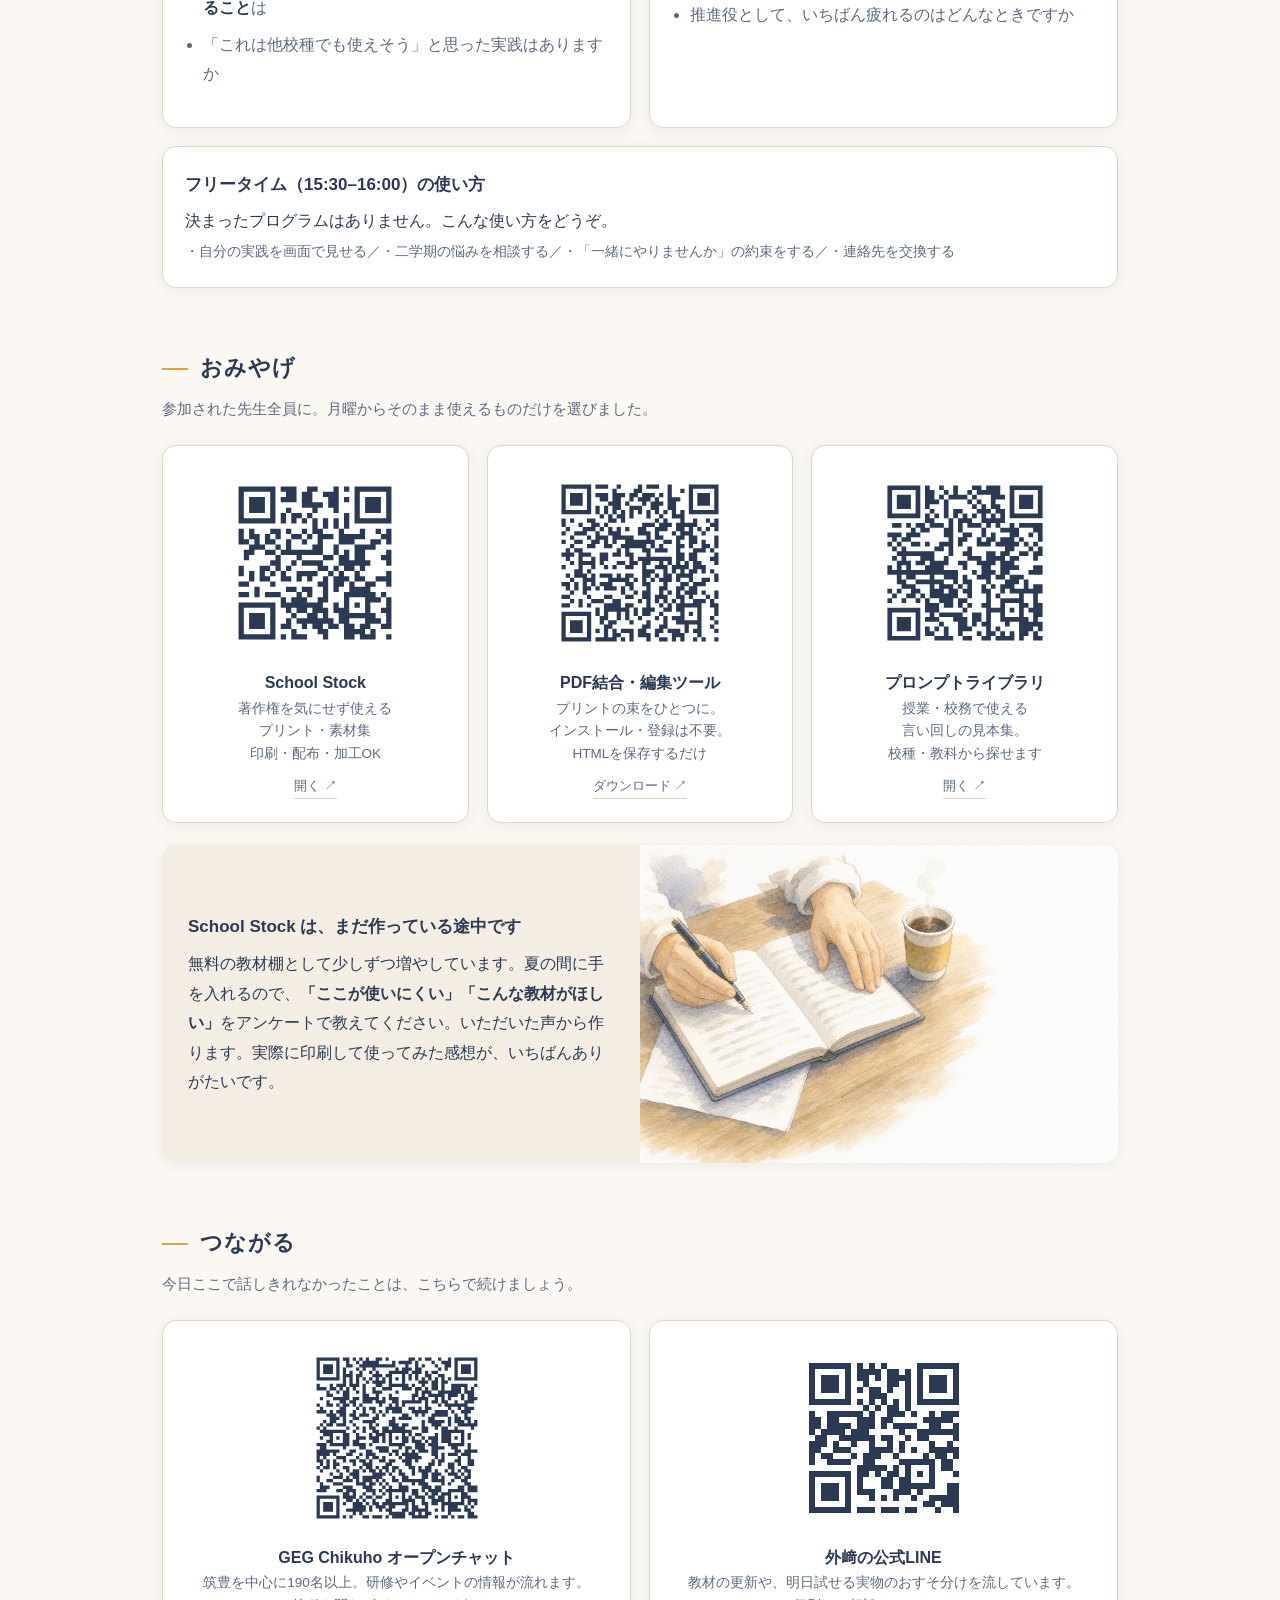
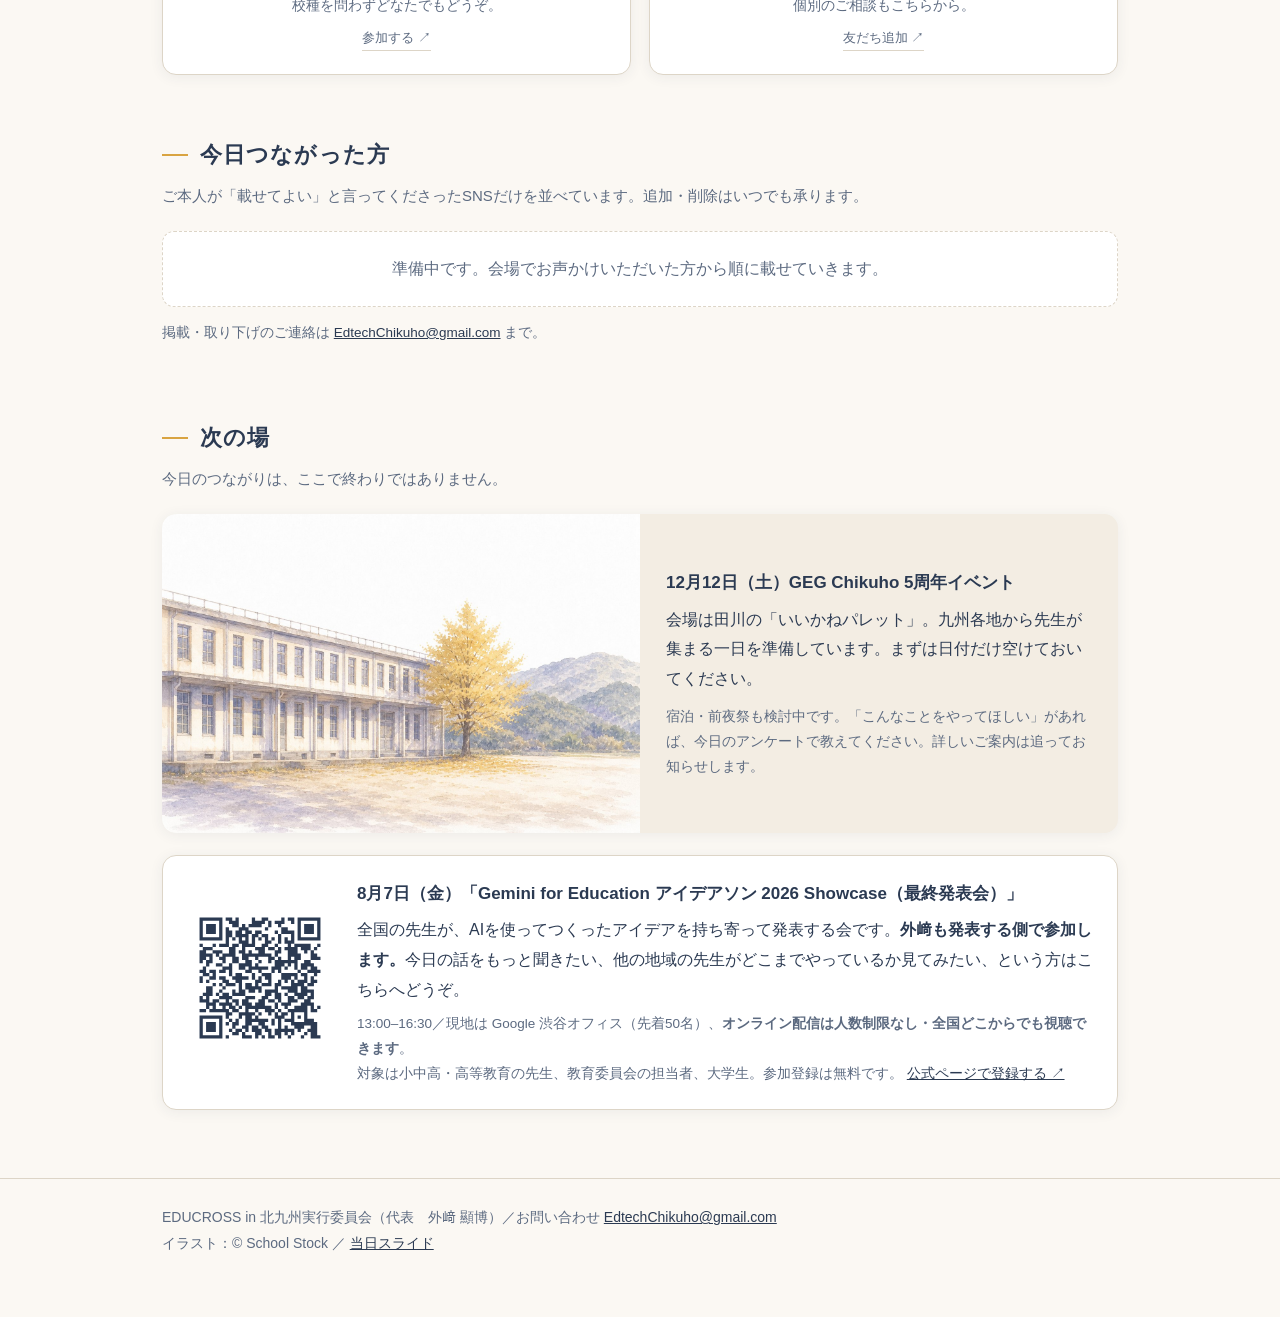
==== commit 9b639dad: "8/7 アイデアソン Showcase の案内を追加（サイト・スライド） Co-Authored-By: Claude Opus 5 <noreply@anthropic.com>" ====
--- a/index.html
+++ b/index.html
@@ -214,6 +214,19 @@
         <p style="margin:0" class="note">宿泊・前夜祭も検討中です。「こんなことをやってほしい」があれば、今日のアンケートで教えてください。詳しいご案内は追ってお知らせします。</p>
       </div>
     </div>
+
+    <div class="card" style="margin-top:22px;display:grid;grid-template-columns:auto 1fr;gap:22px;align-items:center">
+      <div class="qr" style="margin:0"><img src="assets/qr/ideathon.svg" alt="Gemini for Education アイデアソン 2026 Showcase のQRコード" style="max-width:150px"></div>
+      <div>
+        <h3>8月7日（金）「Gemini for Education アイデアソン 2026 Showcase（最終発表会）」</h3>
+        <p style="margin:0 0 8px">全国の先生が、AIを使ってつくったアイデアを持ち寄って発表する会です。<b>外﨑も発表する側で参加します。</b>今日の話をもっと聞きたい、他の地域の先生がどこまでやっているか見てみたい、という方はこちらへどうぞ。</p>
+        <p style="margin:0" class="note">
+          13:00–16:30／現地は Google 渋谷オフィス（先着50名）、<b>オンライン配信は人数制限なし・全国どこからでも視聴できます</b>。<br>
+          対象は小中高・高等教育の先生、教育委員会の担当者、大学生。参加登録は無料です。
+          <a href="https://rsvp.withgoogle.com/events/gemini-ideathon2026_showcase" target="_blank" rel="noopener">公式ページで登録する ↗</a>
+        </p>
+      </div>
+    </div>
   </div>
 </section>
 
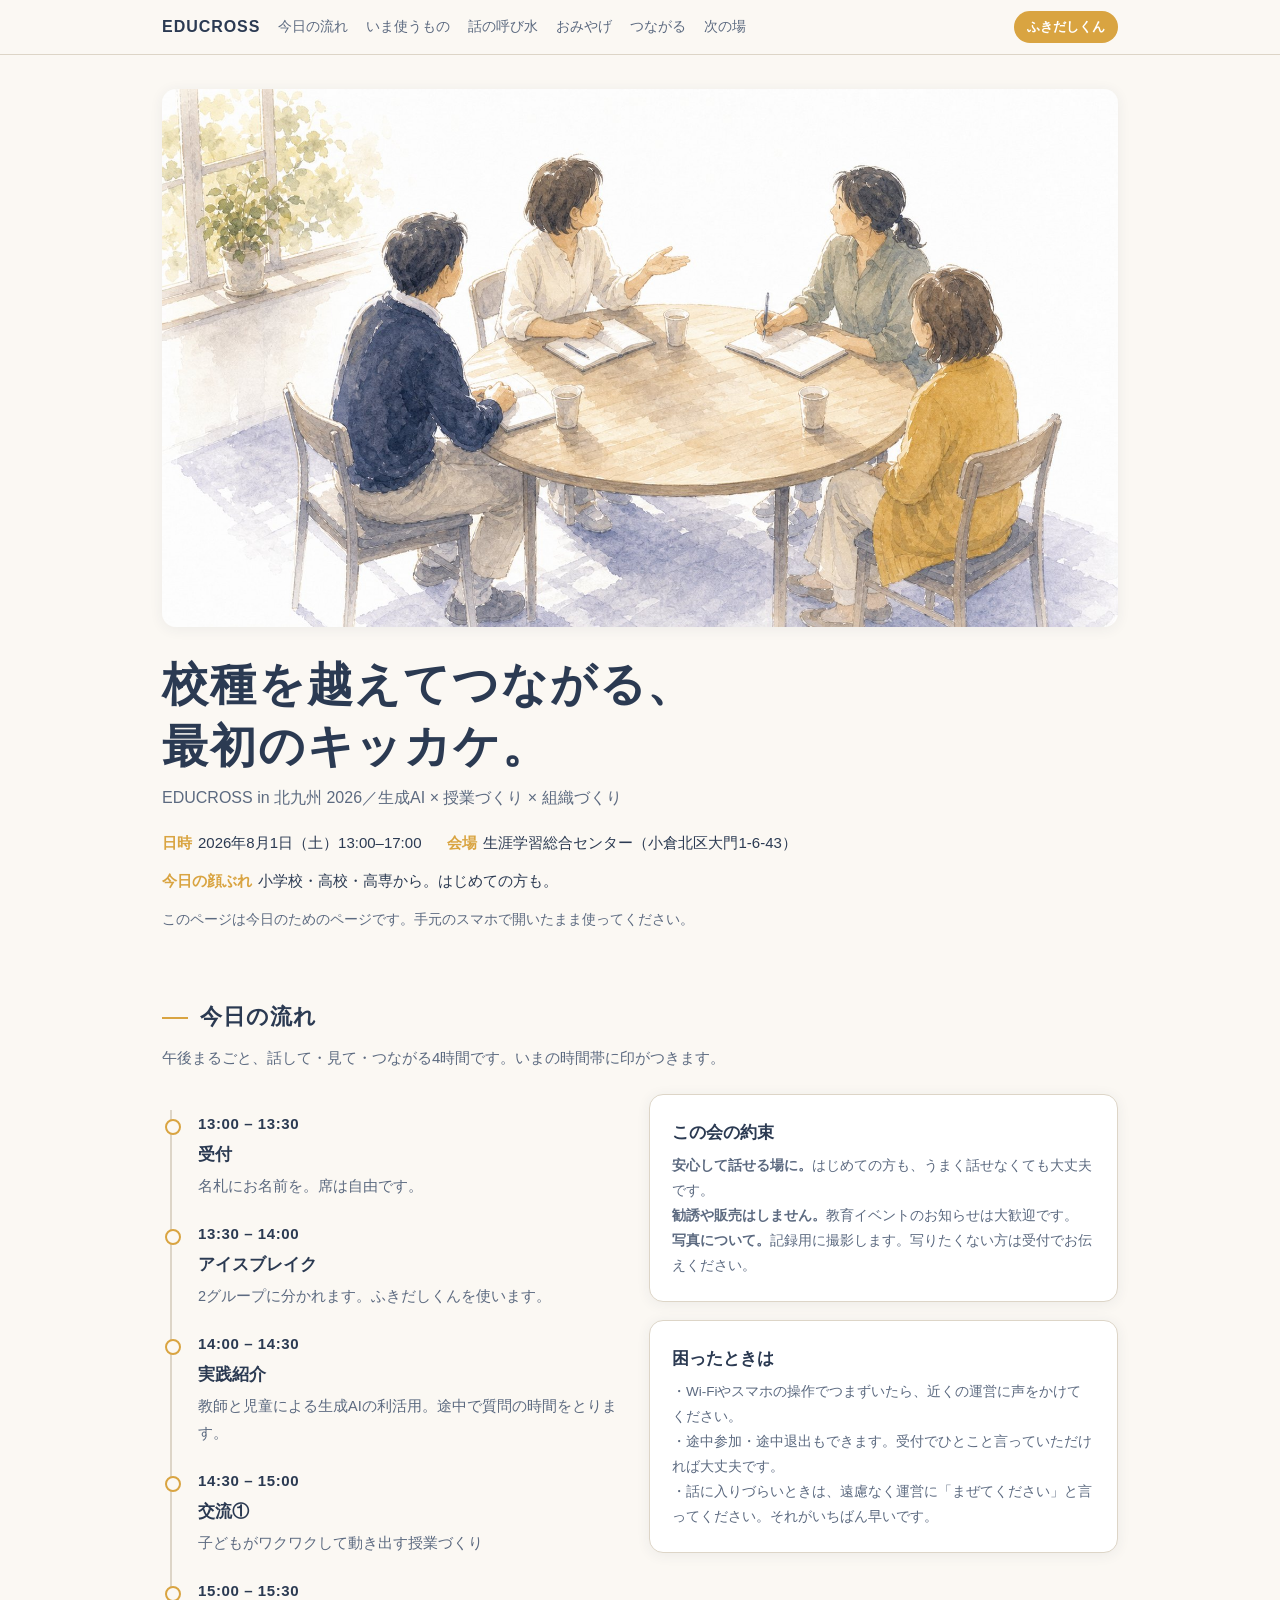
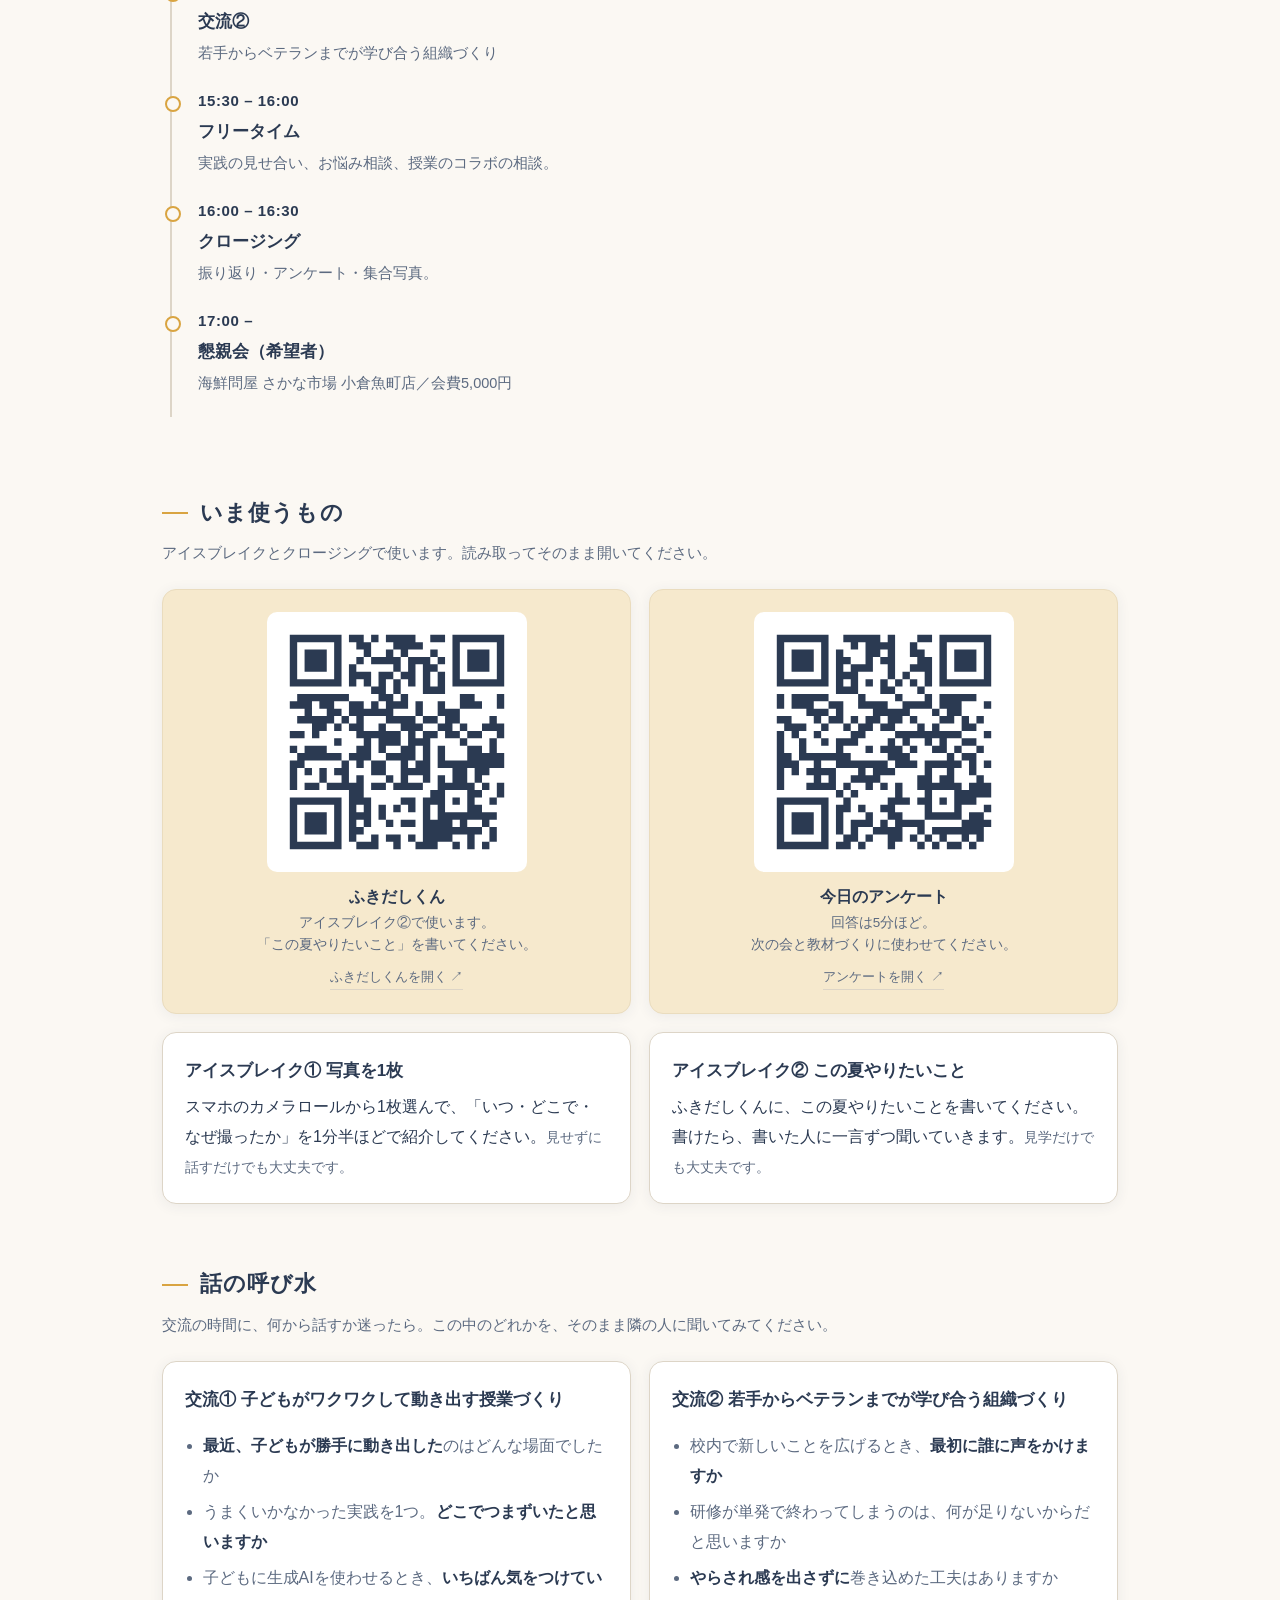
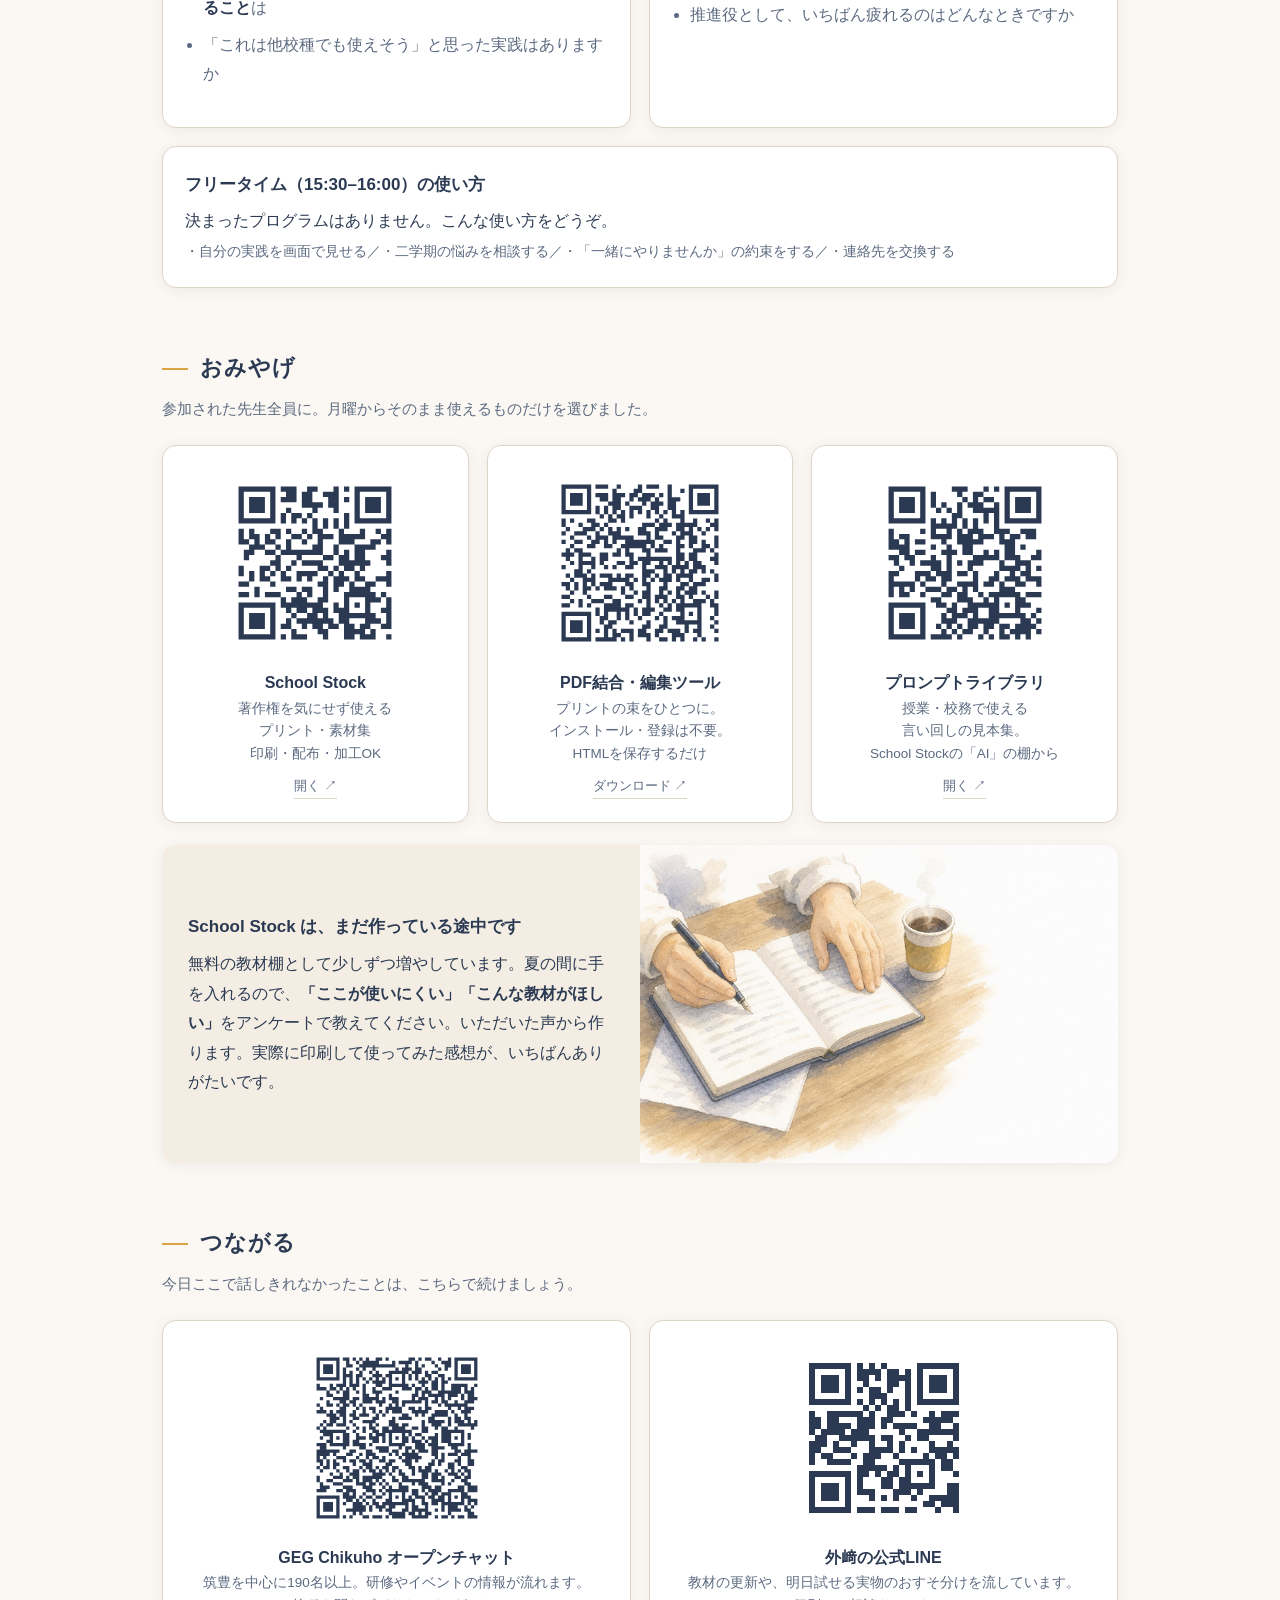
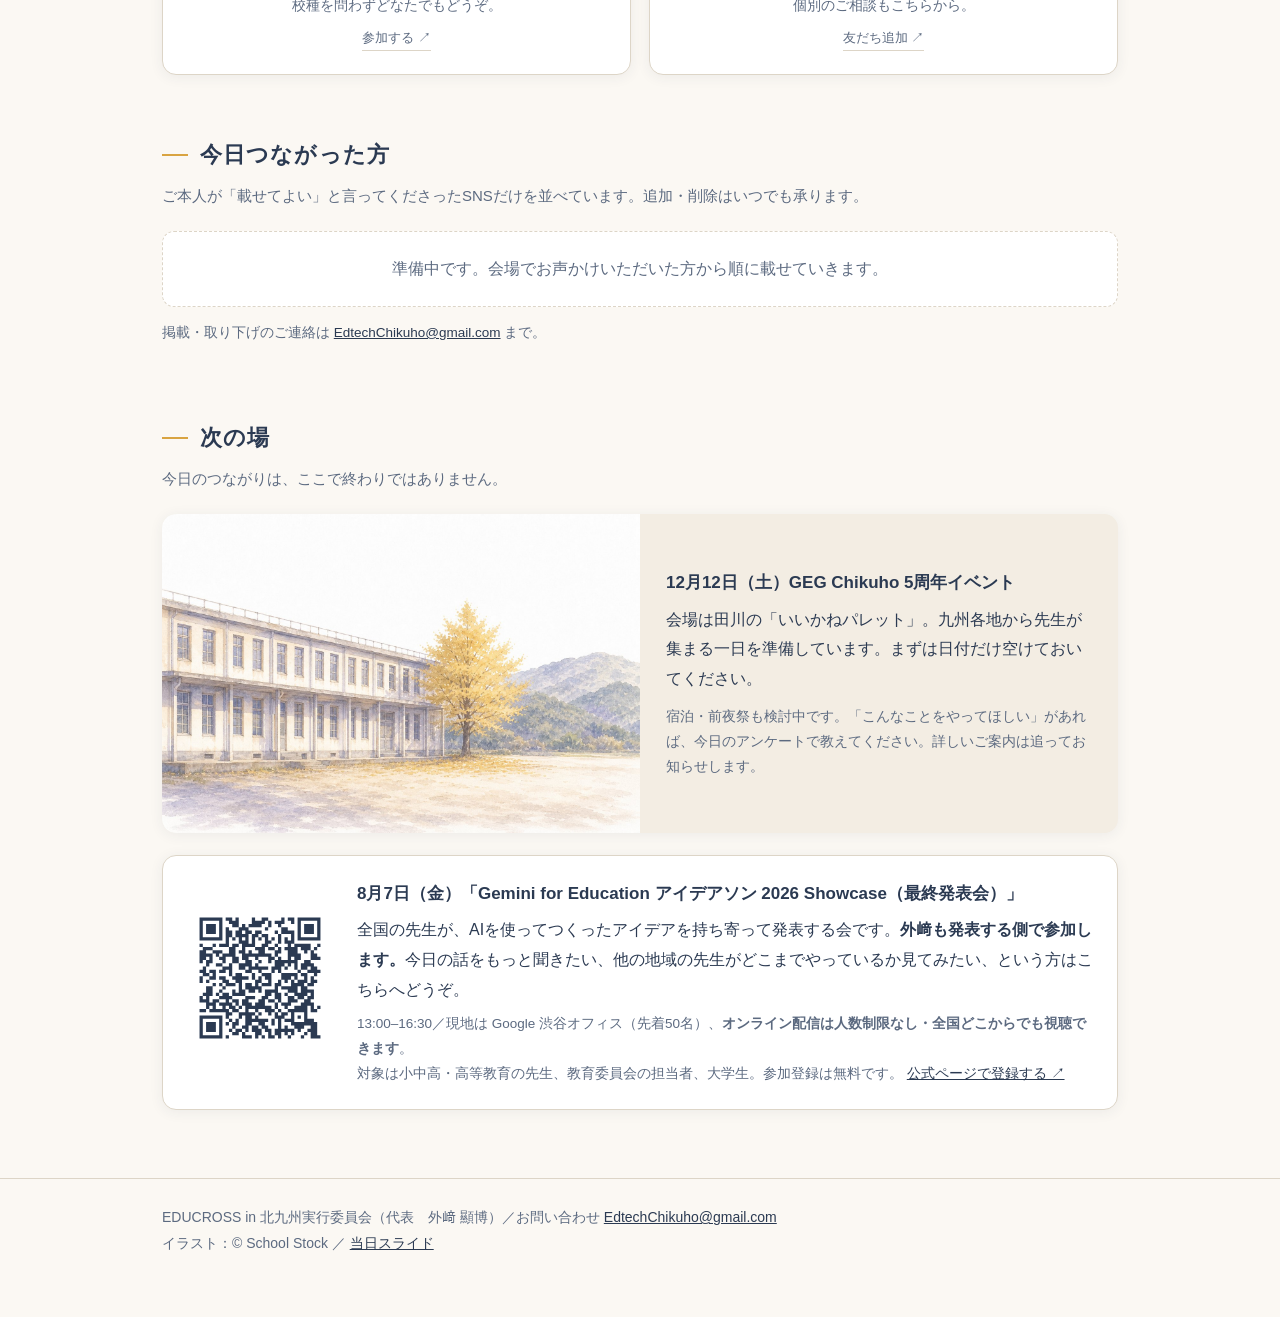
==== commit db5ca5e3: "プロンプトライブラリのQRを School Stock の AI の棚へ Co-Authored-By: Claude Opus 5 <noreply@anthropic.com>" ====
--- a/index.html
+++ b/index.html
@@ -158,8 +158,8 @@
       <div class="card qr">
         <img src="assets/qr/promptlib.svg" alt="プロンプトライブラリのQRコード">
         <div class="t">プロンプトライブラリ</div>
-        <div class="d">授業・校務で使える<br>言い回しの見本集。<br>校種・教科から探せます</div>
-        <a class="btn" href="https://a-tozak.github.io/ai-prompt-library/" target="_blank" rel="noopener">開く ↗</a>
+        <div class="d">授業・校務で使える<br>言い回しの見本集。<br>School Stockの「AI」の棚から</div>
+        <a class="btn" href="https://a-tozak.github.io/School_Stock/#ai" target="_blank" rel="noopener">開く ↗</a>
       </div>
     </div>
     <div class="band" style="margin-top:22px">
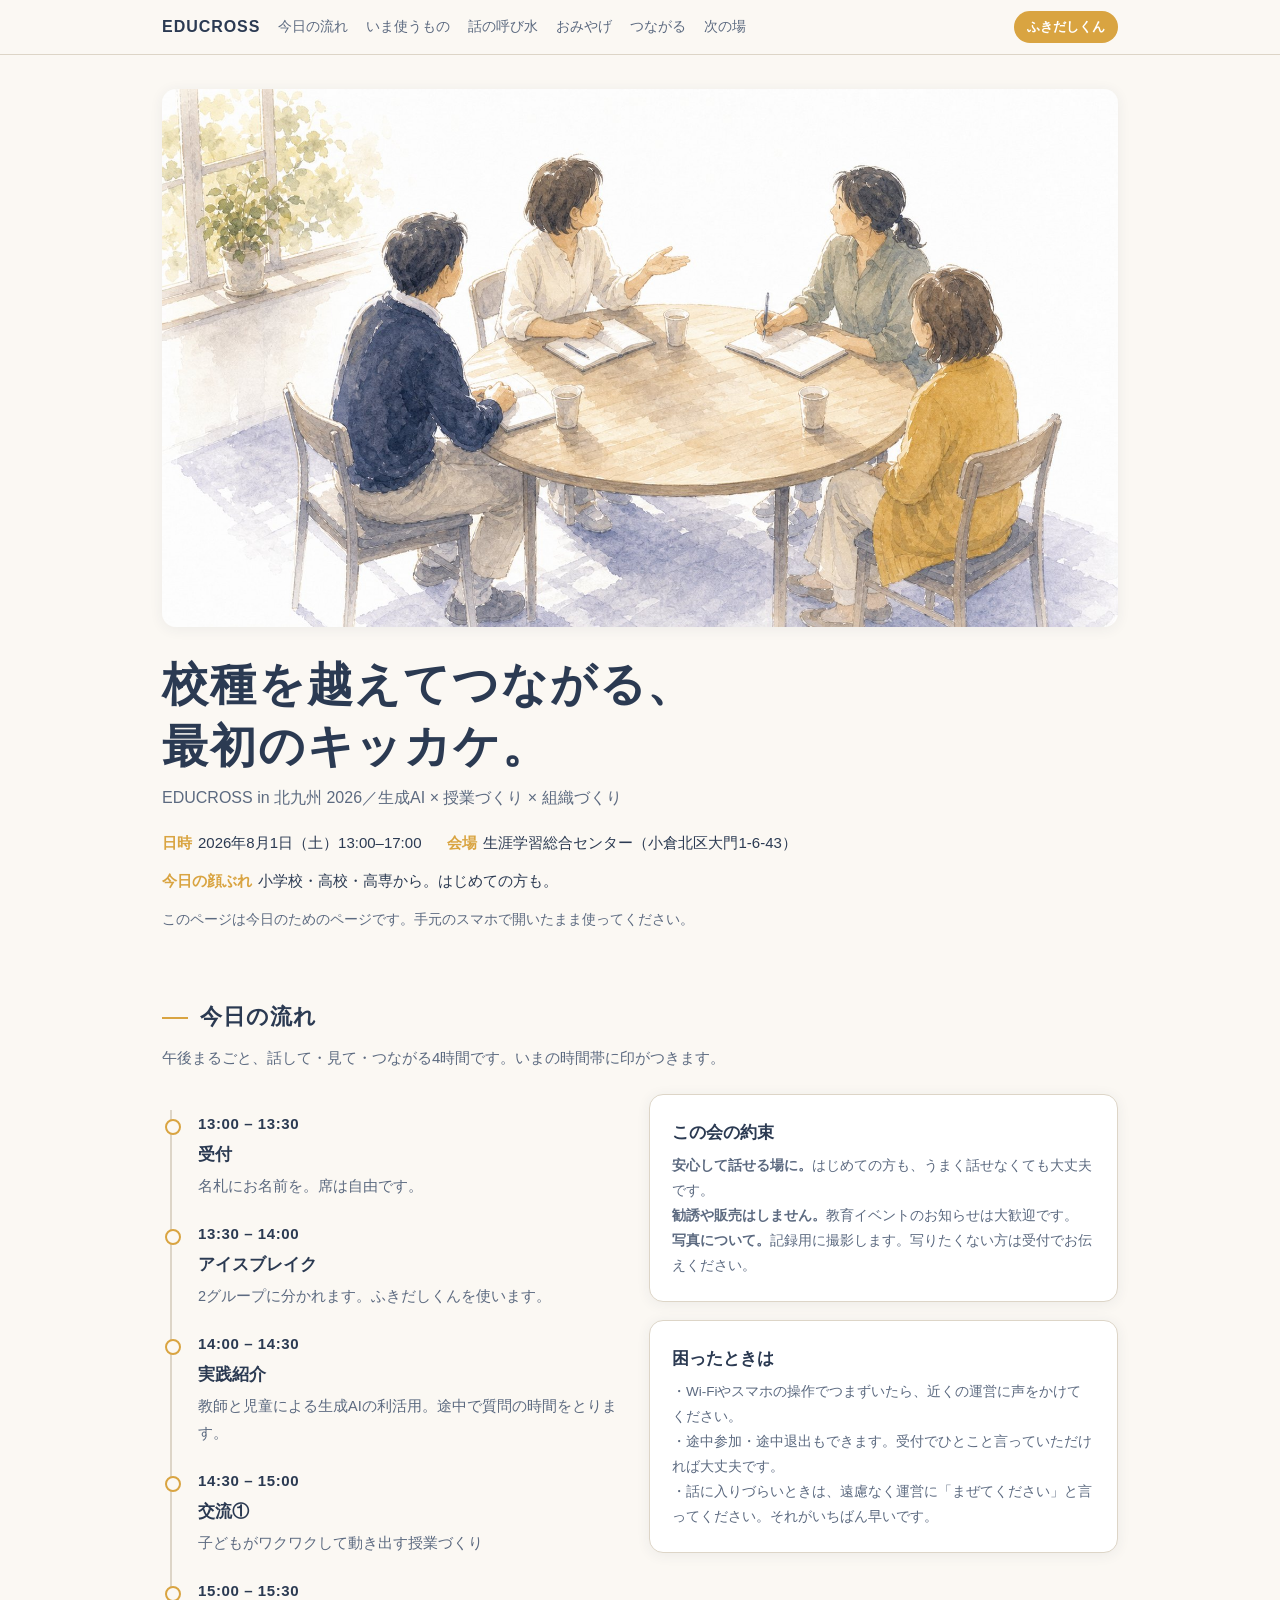
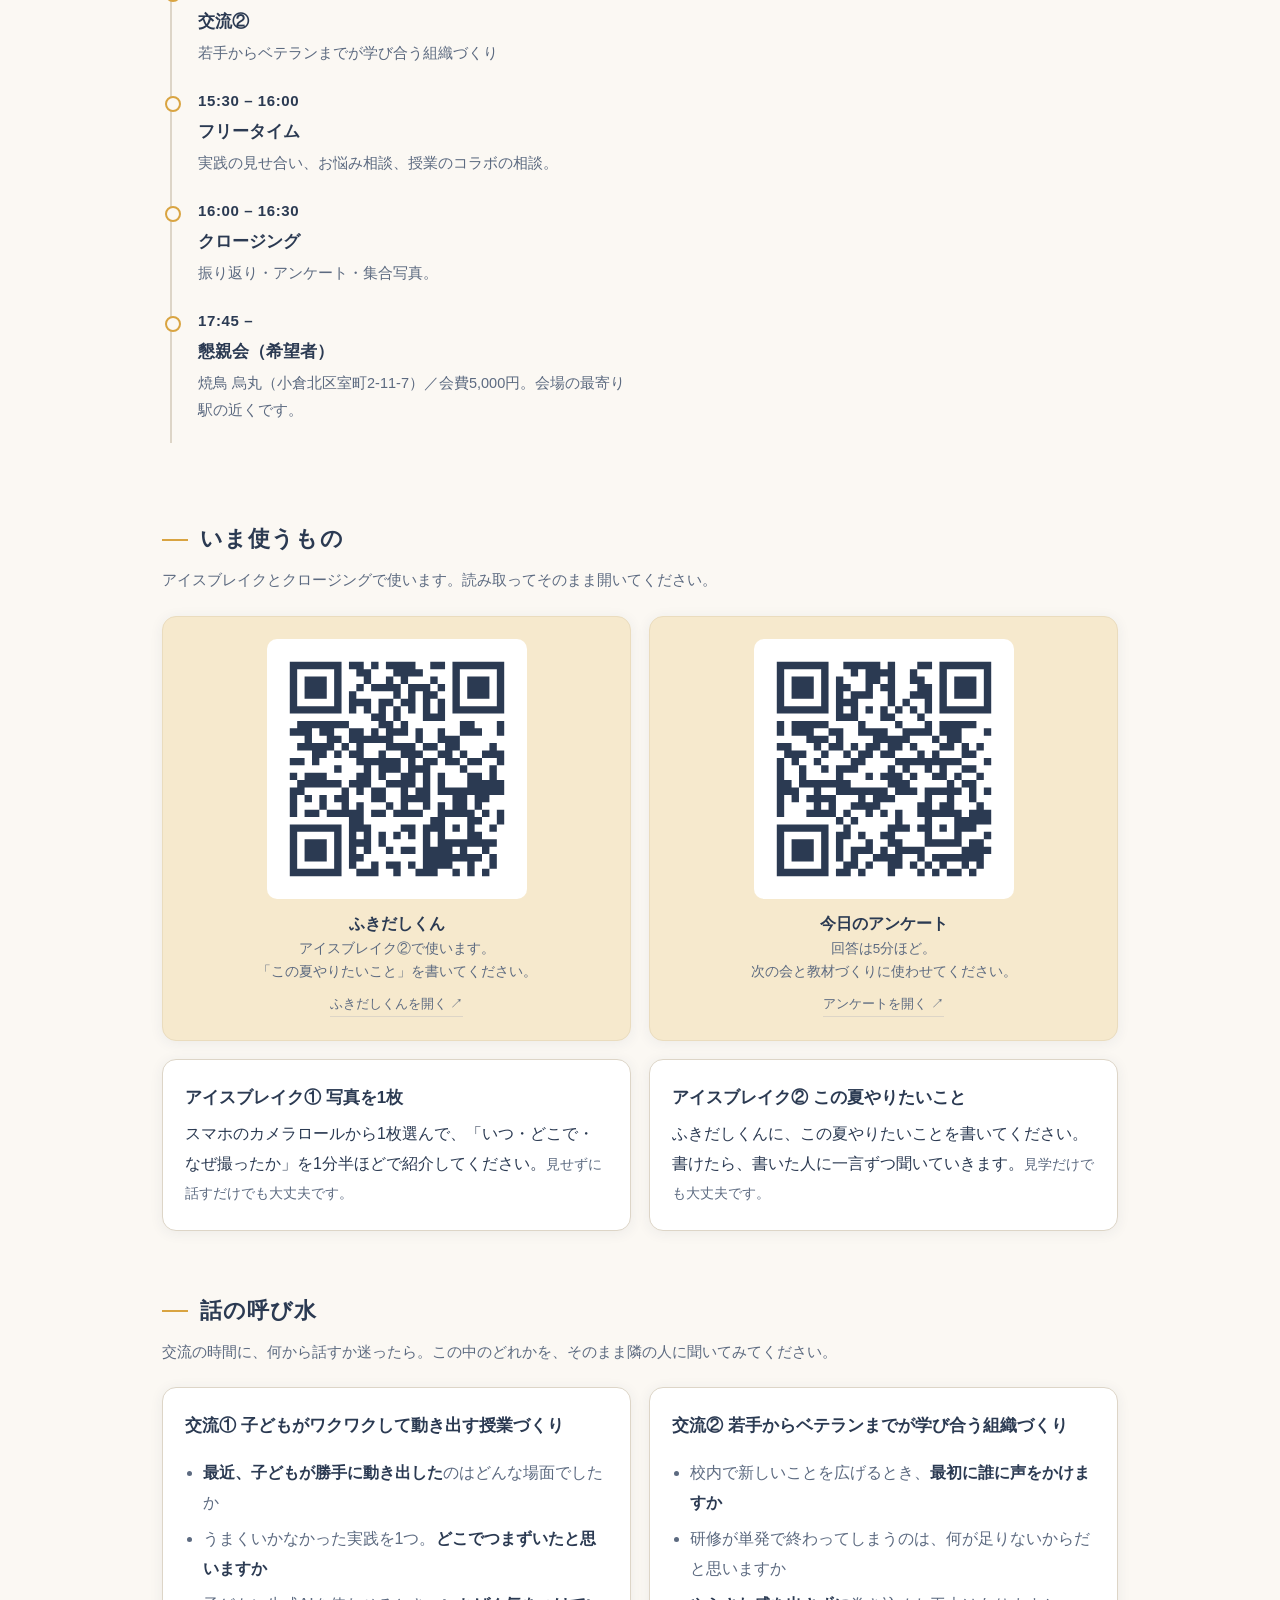
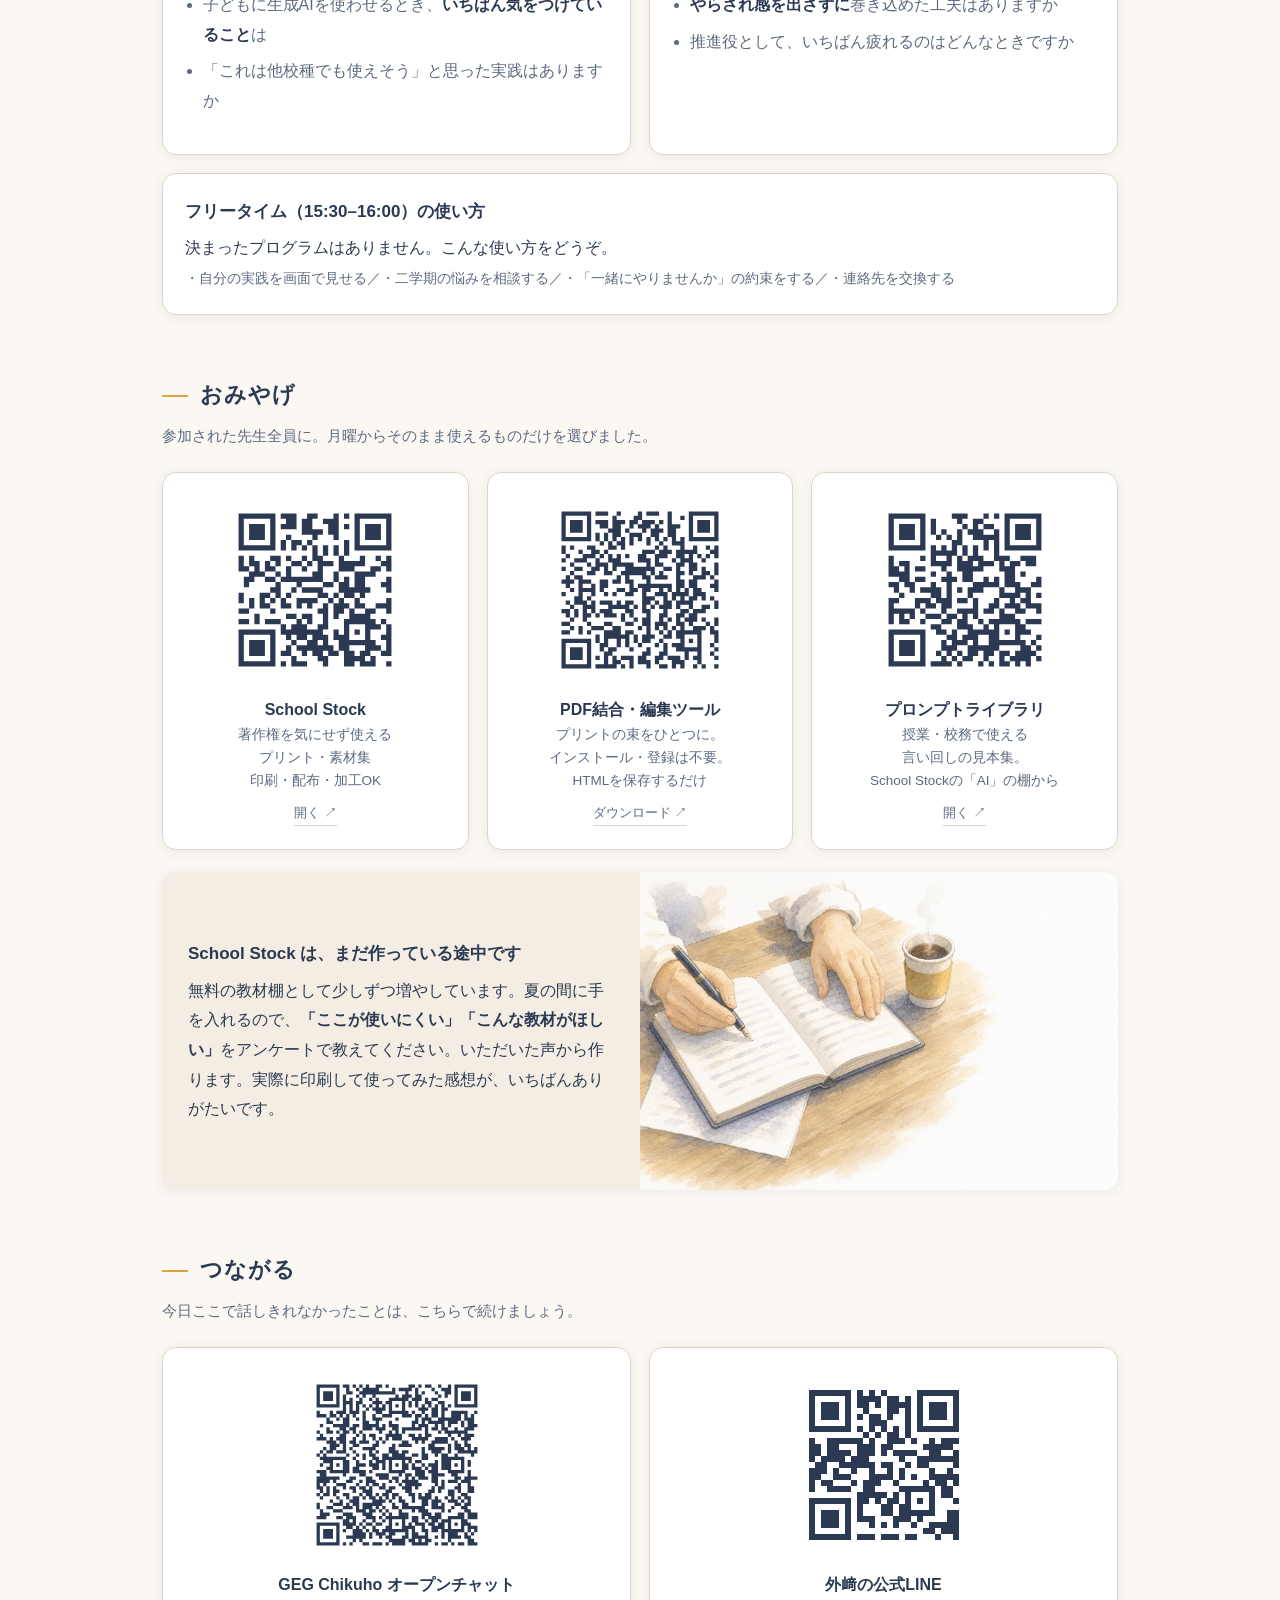
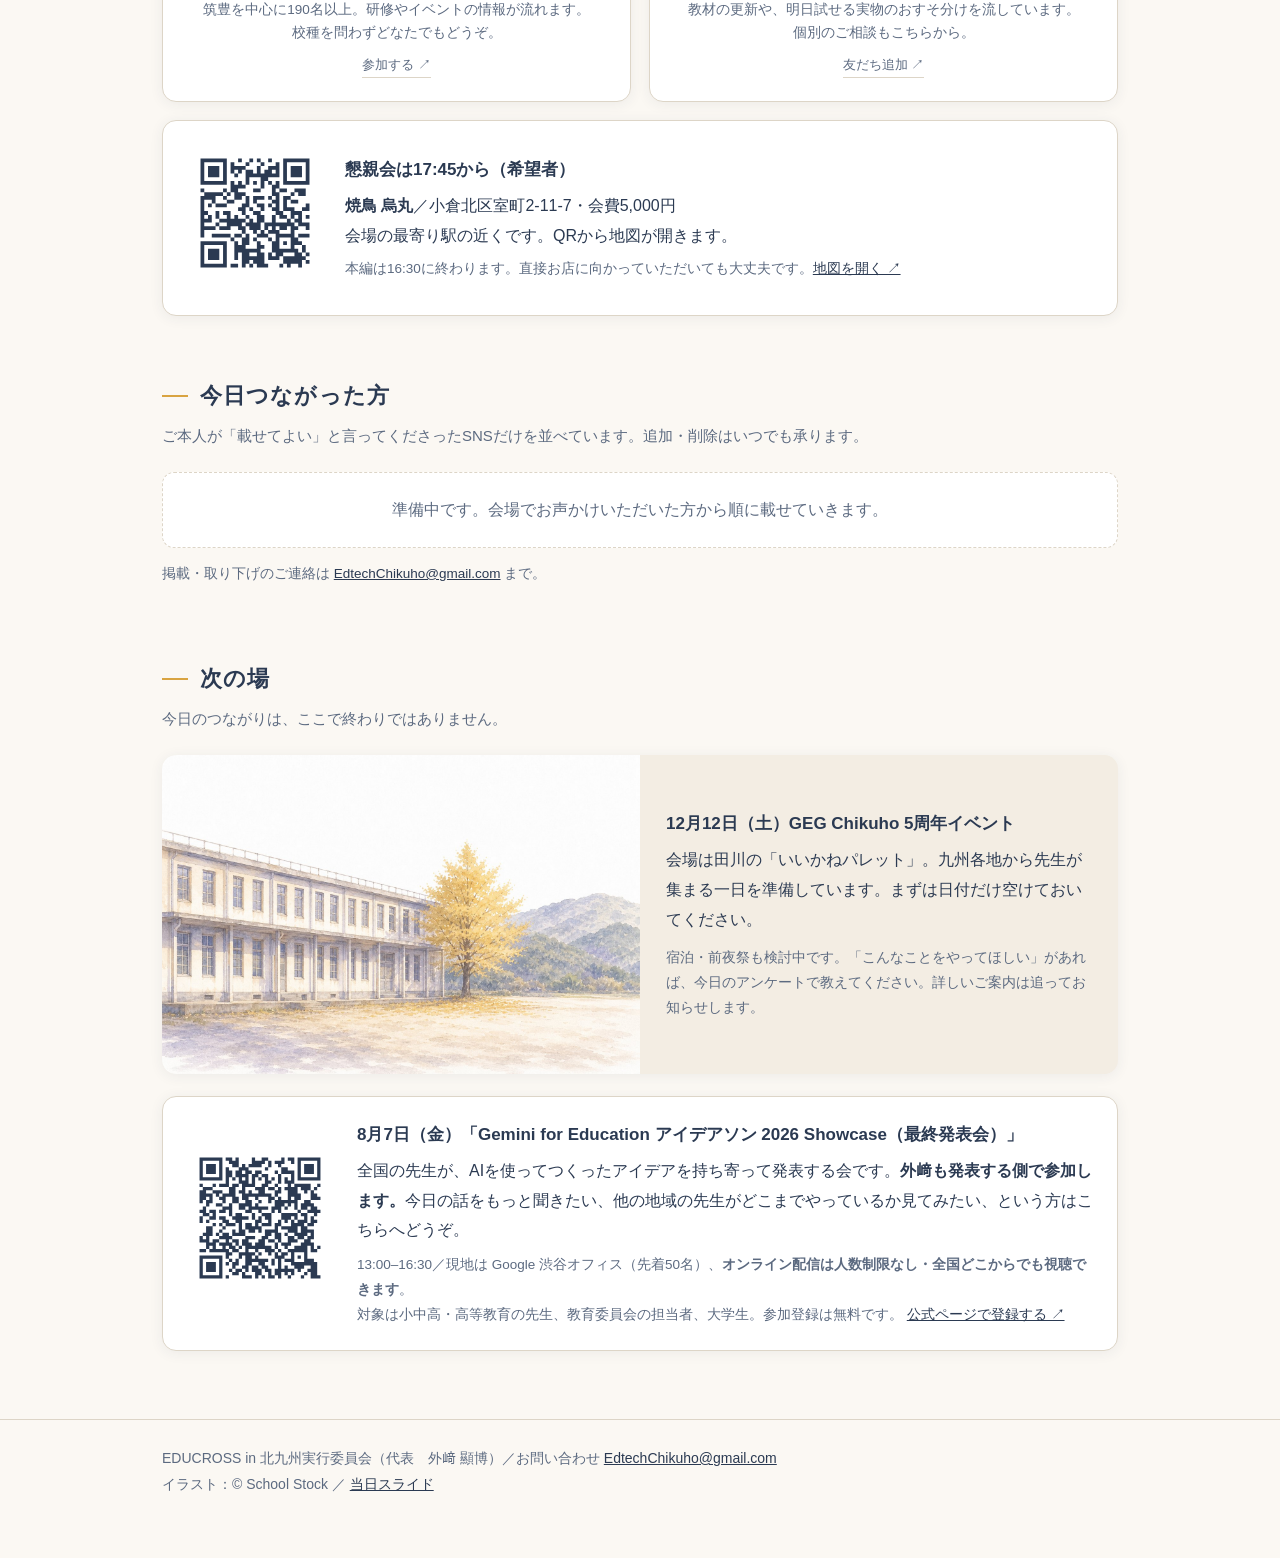
==== commit f52970fa: "懇親会を17:45・焼鳥 烏丸に更新（地図QRつき） Co-Authored-By: Claude Opus 5 <noreply@anthropic.com>" ====
--- a/index.html
+++ b/index.html
@@ -51,7 +51,7 @@
         <li data-start="15:00" data-end="15:30"><div class="t">15:00 – 15:30</div><div class="n">交流②<span class="badge-now">いま</span></div><div class="d">若手からベテランまでが学び合う組織づくり</div></li>
         <li data-start="15:30" data-end="16:00"><div class="t">15:30 – 16:00</div><div class="n">フリータイム<span class="badge-now">いま</span></div><div class="d">実践の見せ合い、お悩み相談、授業のコラボの相談。</div></li>
         <li data-start="16:00" data-end="16:30"><div class="t">16:00 – 16:30</div><div class="n">クロージング<span class="badge-now">いま</span></div><div class="d">振り返り・アンケート・集合写真。</div></li>
-        <li data-start="17:00" data-end="20:00"><div class="t">17:00 –</div><div class="n">懇親会（希望者）<span class="badge-now">いま</span></div><div class="d">海鮮問屋 さかな市場 小倉魚町店／会費5,000円</div></li>
+        <li data-start="17:45" data-end="20:30"><div class="t">17:45 –</div><div class="n">懇親会（希望者）<span class="badge-now">いま</span></div><div class="d">焼鳥 烏丸（小倉北区室町2-11-7）／会費5,000円。会場の最寄り駅の近くです。</div></li>
       </ul>
       <div>
         <div class="card">
@@ -188,6 +188,14 @@
         <div class="t">外﨑の公式LINE</div>
         <div class="d">教材の更新や、明日試せる実物のおすそ分けを流しています。<br>個別のご相談もこちらから。</div>
         <a class="btn" href="https://lin.ee/Tay8XPQ" target="_blank" rel="noopener">友だち追加 ↗</a>
+      </div>
+    </div>
+    <div class="card" style="margin-top:18px;display:grid;grid-template-columns:auto 1fr;gap:20px;align-items:center">
+      <div class="qr" style="margin:0"><img src="assets/qr/konshinkai.svg" alt="懇親会の会場の地図" style="max-width:140px"></div>
+      <div>
+        <h3>懇親会は17:45から（希望者）</h3>
+        <p style="margin:0 0 6px"><b>焼鳥 烏丸</b>／小倉北区室町2-11-7・会費5,000円<br>会場の最寄り駅の近くです。QRから地図が開きます。</p>
+        <p style="margin:0" class="note">本編は16:30に終わります。直接お店に向かっていただいても大丈夫です。<a href="https://maps.app.goo.gl/Q5LeasvU2AEYPxUm9" target="_blank" rel="noopener">地図を開く ↗</a></p>
       </div>
     </div>
   </div>
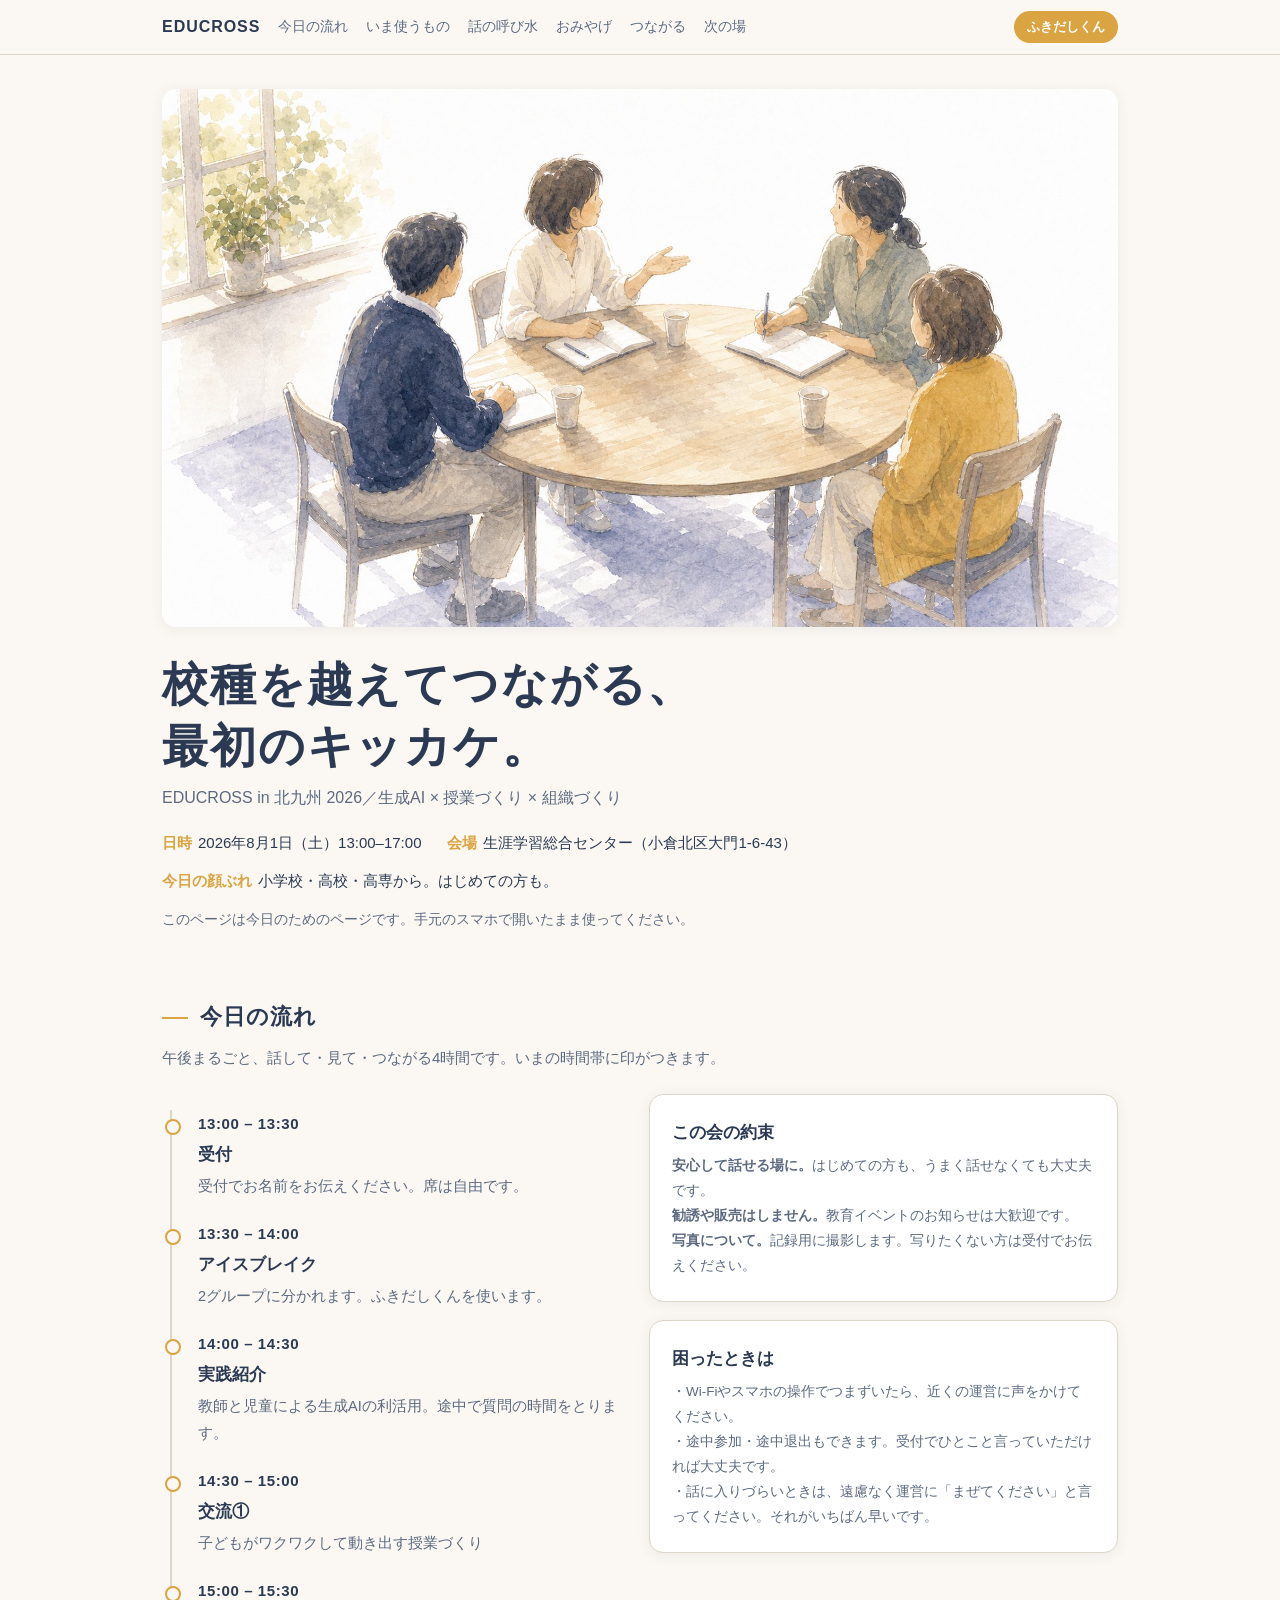
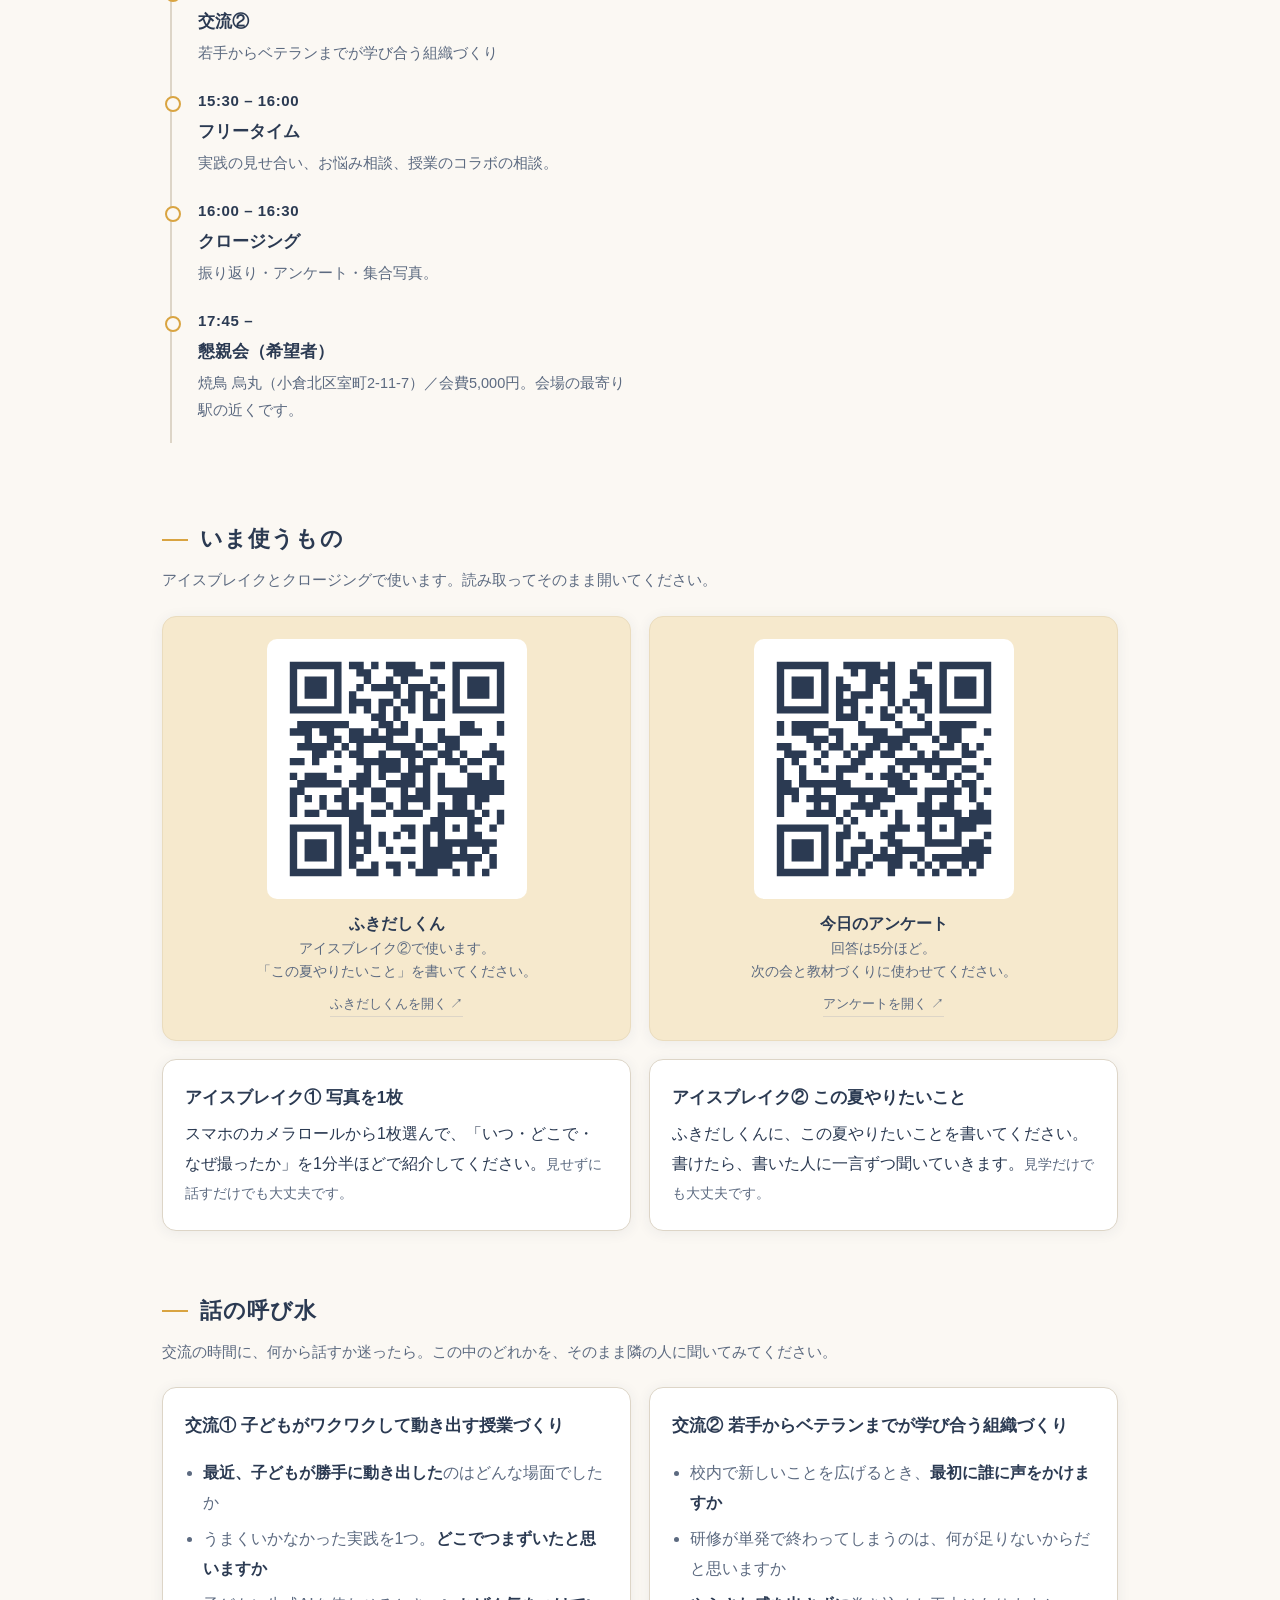
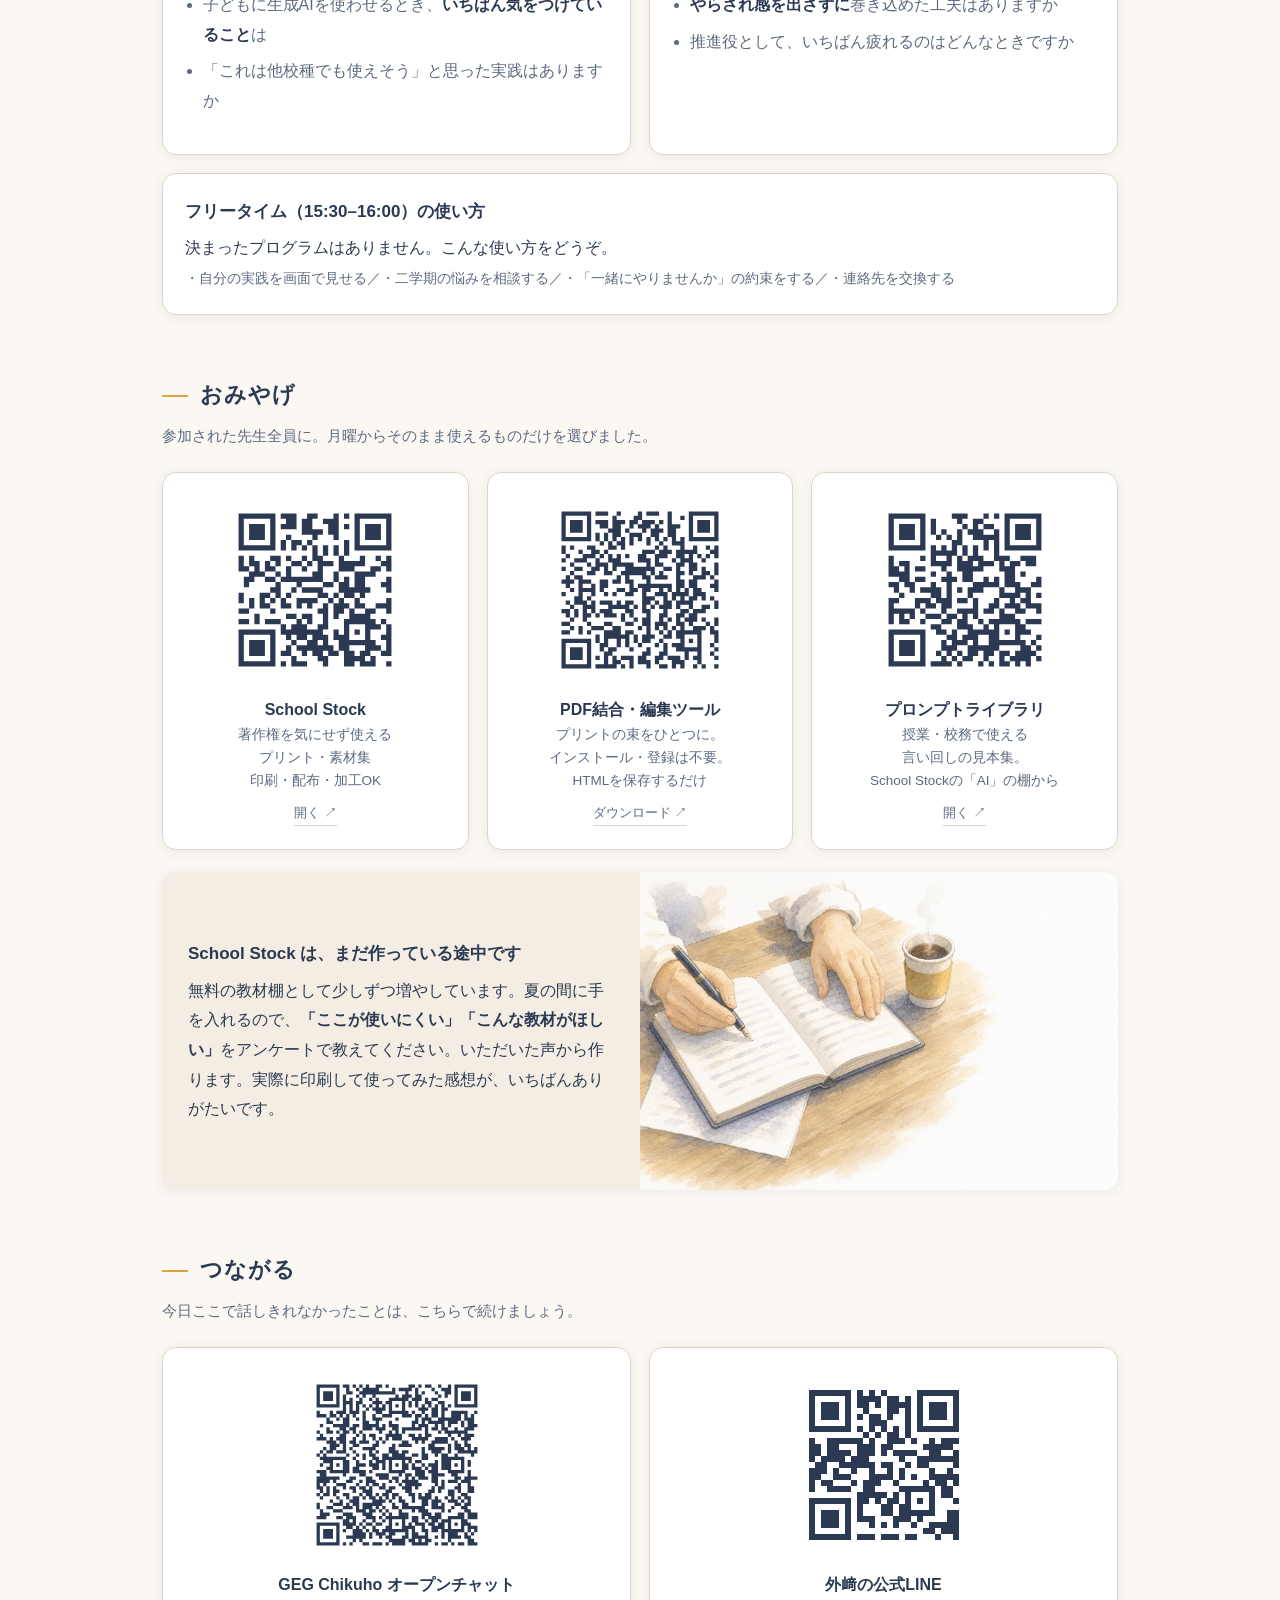
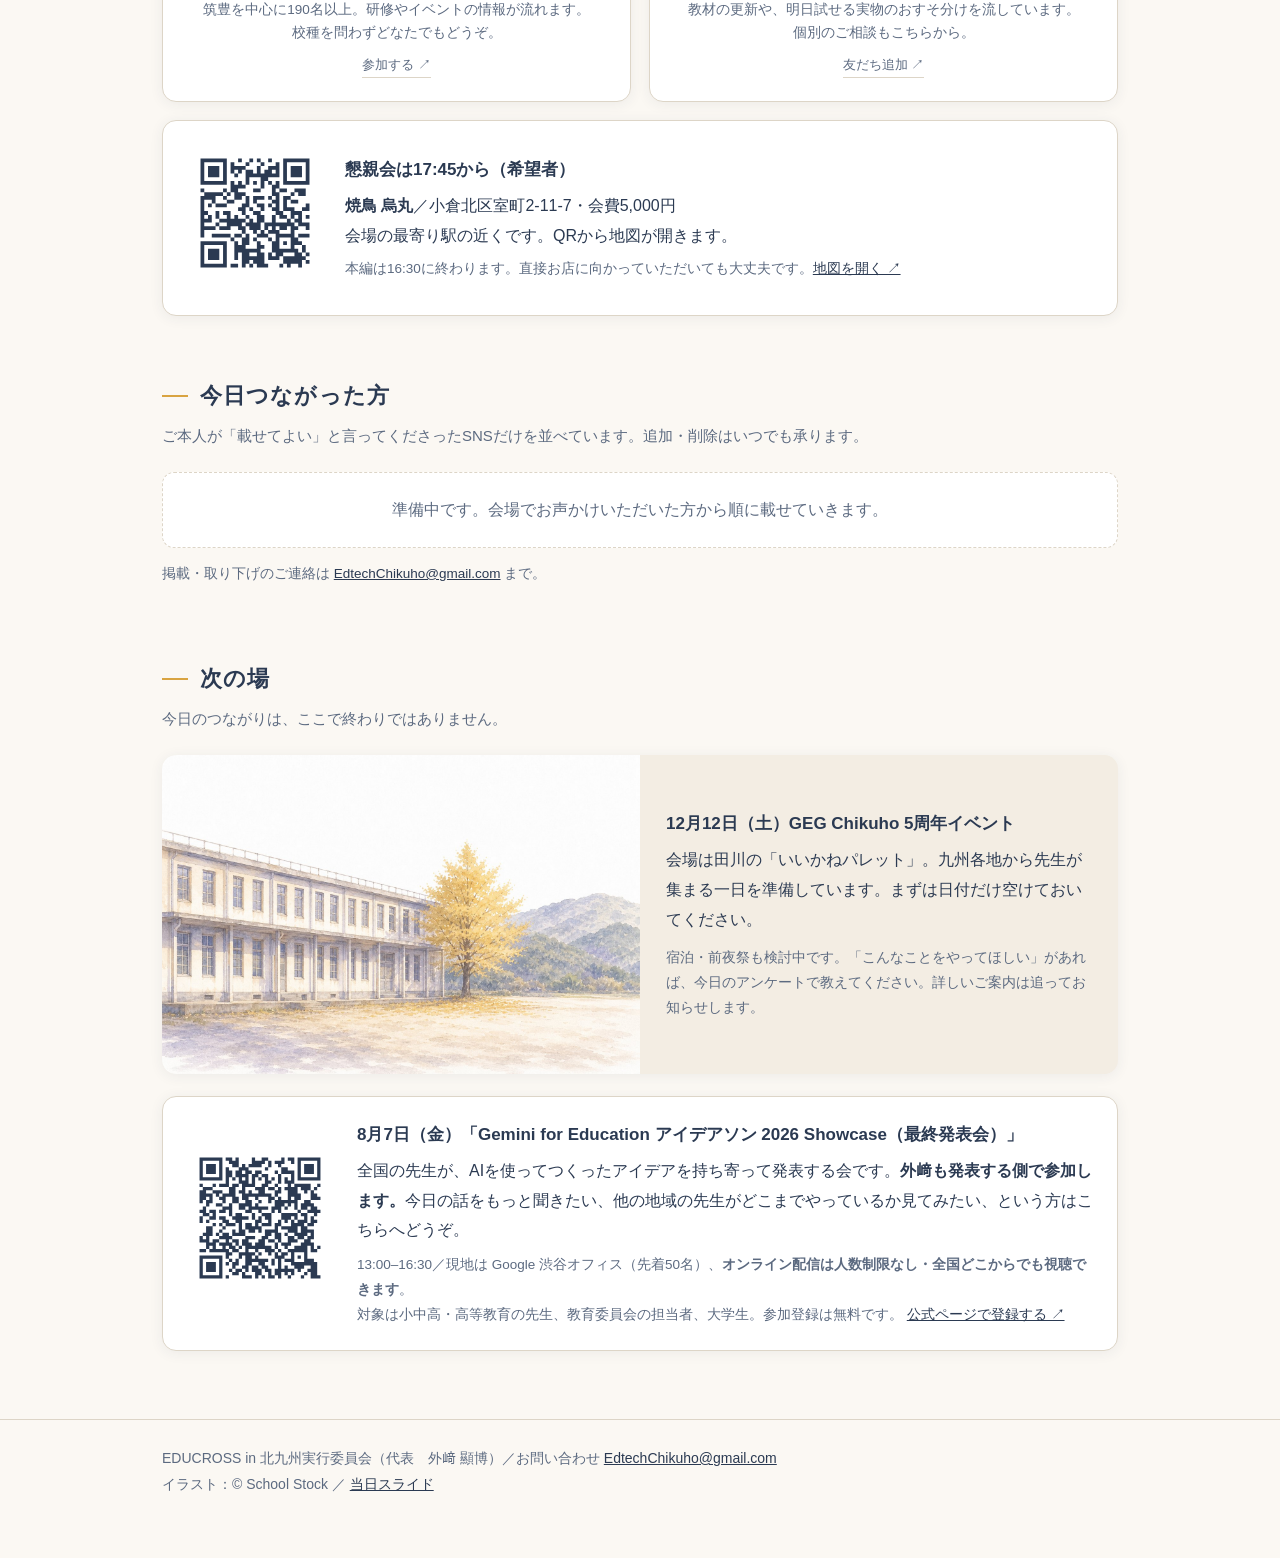
==== commit 830969b9: "受付の案内から名札の記述を外す Co-Authored-By: Claude Opus 5 <noreply@anthropic.com>" ====
--- a/index.html
+++ b/index.html
@@ -44,7 +44,7 @@
     <p class="sub">午後まるごと、話して・見て・つながる4時間です。いまの時間帯に印がつきます。</p>
     <div class="grid g2">
       <ul class="tl" id="timeline">
-        <li data-start="13:00" data-end="13:30"><div class="t">13:00 – 13:30</div><div class="n">受付<span class="badge-now">いま</span></div><div class="d">名札にお名前を。席は自由です。</div></li>
+        <li data-start="13:00" data-end="13:30"><div class="t">13:00 – 13:30</div><div class="n">受付<span class="badge-now">いま</span></div><div class="d">受付でお名前をお伝えください。席は自由です。</div></li>
         <li data-start="13:30" data-end="14:00"><div class="t">13:30 – 14:00</div><div class="n">アイスブレイク<span class="badge-now">いま</span></div><div class="d">2グループに分かれます。ふきだしくんを使います。</div></li>
         <li data-start="14:00" data-end="14:30"><div class="t">14:00 – 14:30</div><div class="n">実践紹介<span class="badge-now">いま</span></div><div class="d">教師と児童による生成AIの利活用。途中で質問の時間をとります。</div></li>
         <li data-start="14:30" data-end="15:00"><div class="t">14:30 – 15:00</div><div class="n">交流①<span class="badge-now">いま</span></div><div class="d">子どもがワクワクして動き出す授業づくり</div></li>
